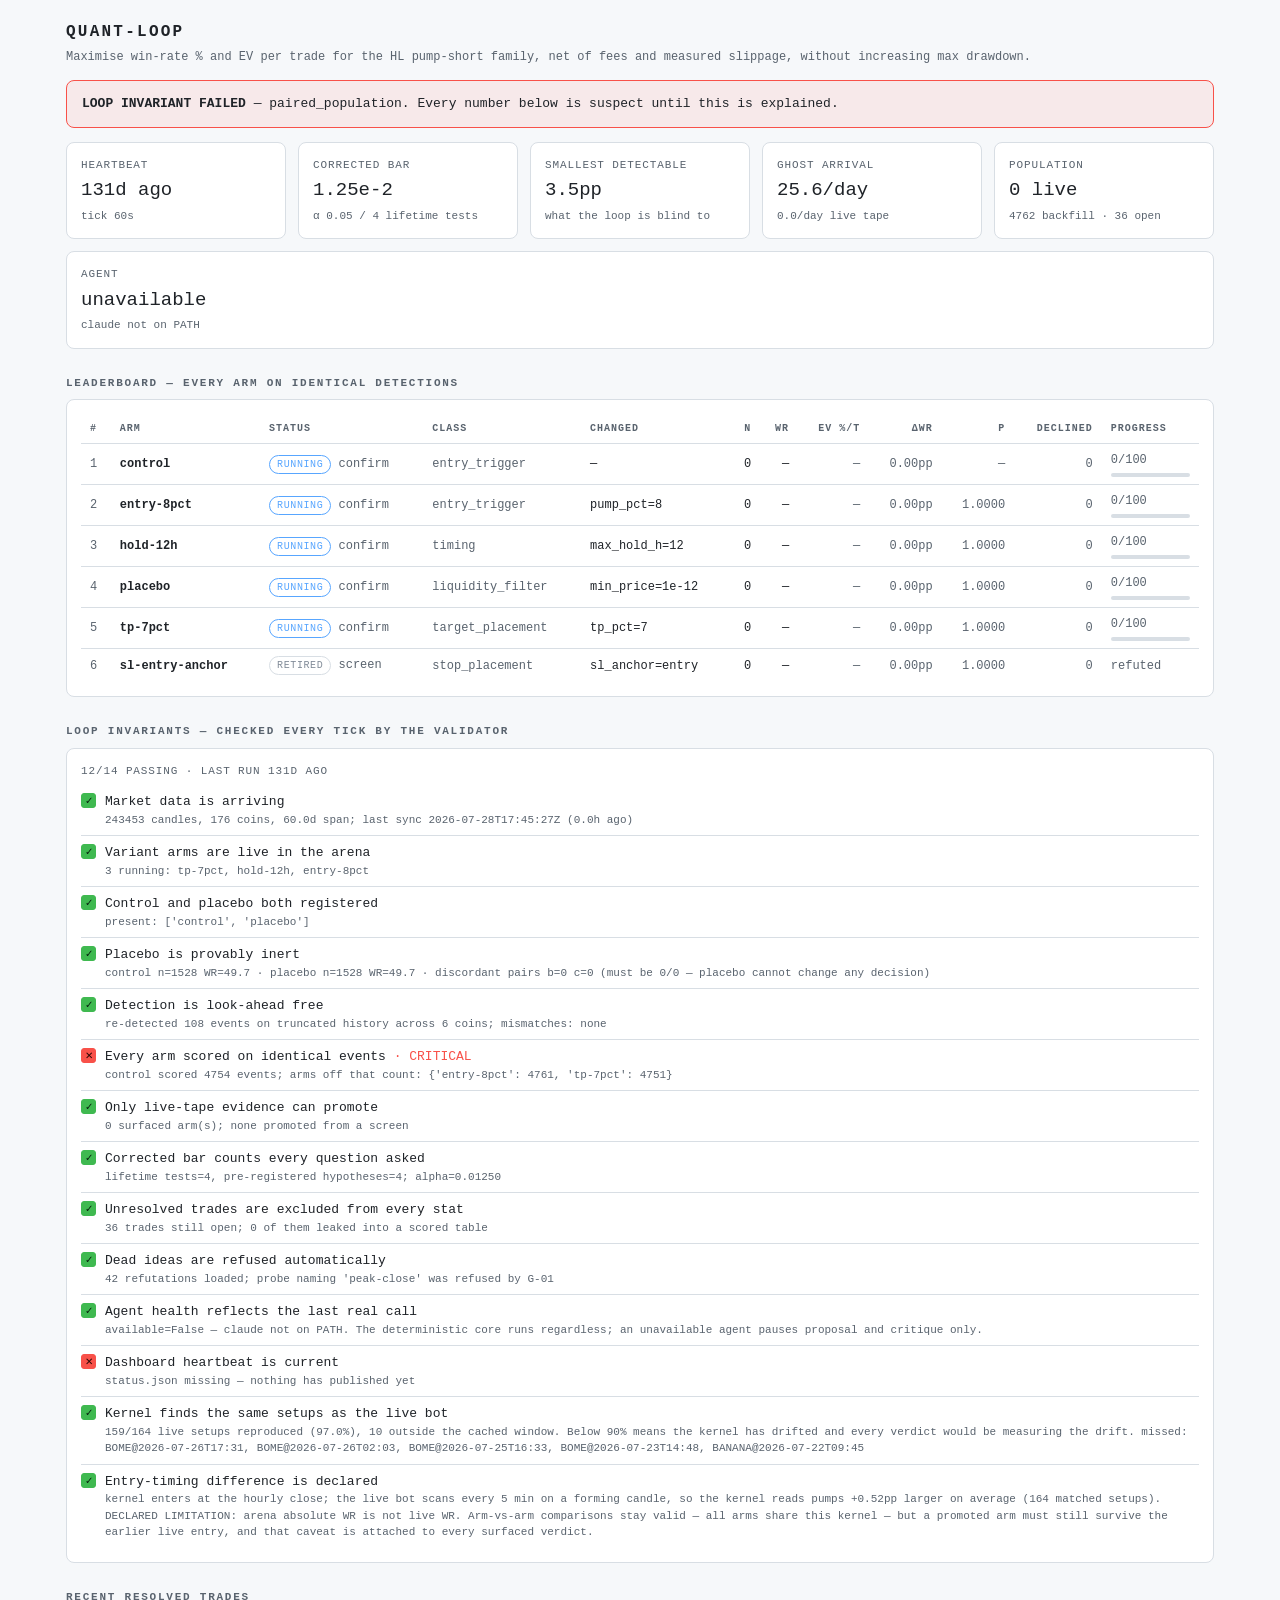
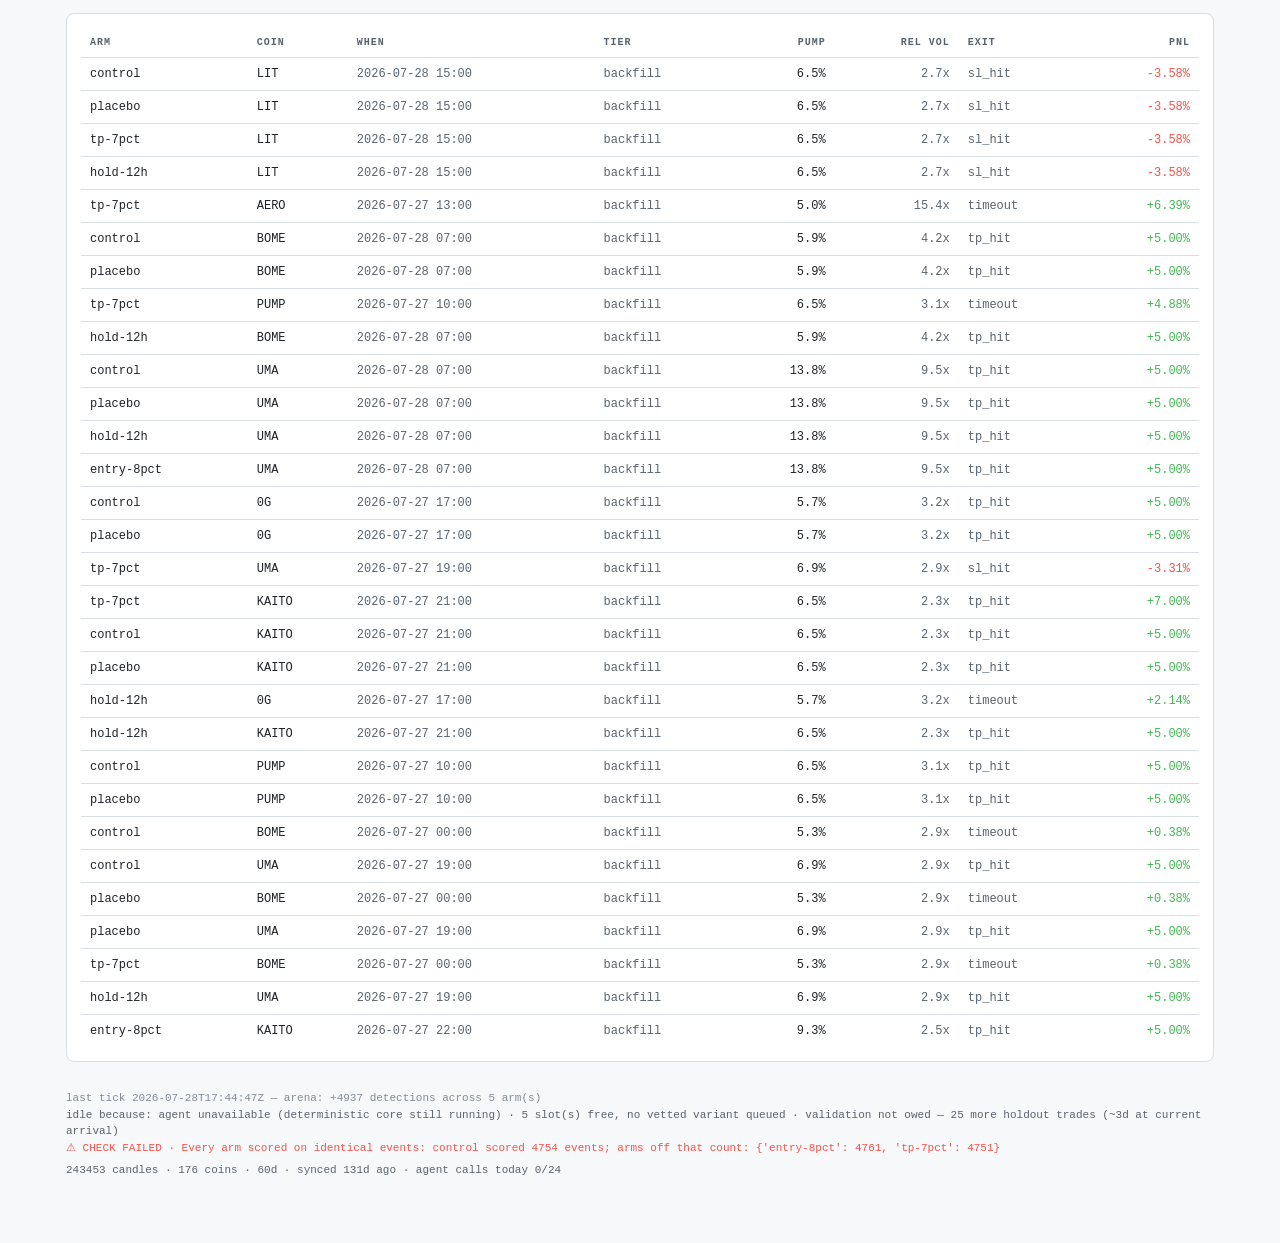
==== loop/index.html @ 07edbd43 "quant-loop dashboard 2026-07-28T17:45:34Z" ====
<!doctype html>
<html lang="en">
<head>
<meta charset="utf-8">
<meta name="viewport" content="width=device-width, initial-scale=1">
<title>quant-loop</title>
<style>
  :root{
    --bg:#0b0d10; --panel:#12161b; --line:#1f262e; --tx:#e6edf3; --dim:#8b949e;
    --good:#3fb950; --bad:#f85149; --warn:#d29922; --acc:#58a6ff; --mut:#6e7681;
  }
  @media (prefers-color-scheme: light){
    :root{ --bg:#f6f8fa; --panel:#fff; --line:#d8dee4; --tx:#1f2328; --dim:#59636e;
           --mut:#818b98; }
  }
  *{box-sizing:border-box}
  body{margin:0;background:var(--bg);color:var(--tx);
       font:13px/1.5 ui-monospace,SFMono-Regular,Menlo,Consolas,monospace}
  .wrap{max-width:1180px;margin:0 auto;padding:20px 16px 64px}
  h1{font-size:16px;margin:0;letter-spacing:.14em;text-transform:uppercase}
  h2{font-size:11px;letter-spacing:.16em;text-transform:uppercase;color:var(--dim);
     margin:26px 0 8px;font-weight:600}
  .sub{color:var(--dim);font-size:12px;margin-top:4px}
  .panel{background:var(--panel);border:1px solid var(--line);border-radius:8px;padding:14px}
  .row{display:flex;gap:12px;flex-wrap:wrap}
  .row>.panel{flex:1 1 220px}
  .k{color:var(--dim);font-size:11px;letter-spacing:.08em;text-transform:uppercase}
  .v{font-size:19px;margin-top:3px}
  .scroll{overflow-x:auto}
  table{border-collapse:collapse;width:100%;font-size:12px;min-width:820px}
  th{text-align:left;color:var(--dim);font-weight:600;font-size:10px;
     letter-spacing:.1em;text-transform:uppercase;padding:7px 9px;
     border-bottom:1px solid var(--line);white-space:nowrap}
  td{padding:7px 9px;border-bottom:1px solid var(--line);white-space:nowrap}
  tr:last-child td{border-bottom:0}
  .num{text-align:right;font-variant-numeric:tabular-nums}
  .pos{color:var(--good)} .neg{color:var(--bad)} .dim{color:var(--dim)}
  .pill{display:inline-block;padding:1px 7px;border-radius:99px;font-size:10px;
        letter-spacing:.06em;text-transform:uppercase;border:1px solid var(--line)}
  .p-running{color:var(--acc);border-color:var(--acc)}
  .p-surfaced{color:var(--good);border-color:var(--good)}
  .p-retired{color:var(--mut)}
  .p-queued{color:var(--warn);border-color:var(--warn)}
  .bar{height:4px;background:var(--line);border-radius:3px;overflow:hidden;
       min-width:64px;margin-top:4px}
  .bar i{display:block;height:100%;background:var(--acc)}
  .chk{display:flex;gap:9px;padding:7px 0;border-bottom:1px solid var(--line);
       align-items:flex-start}
  .chk:last-child{border-bottom:0}
  .box{flex:0 0 auto;width:15px;height:15px;border:1px solid var(--line);border-radius:3px;
       display:grid;place-items:center;font-size:10px;margin-top:1px}
  .box.on{background:var(--good);border-color:var(--good);color:#06210d}
  .box.off{background:var(--bad);border-color:var(--bad);color:#2b0705}
  .chk .d{color:var(--dim);font-size:11px;white-space:pre-wrap;word-break:break-word}
  .fault{color:var(--bad)}
  .banner{border-radius:8px;padding:13px 15px;margin-top:14px;border:1px solid}
  .b-ok{border-color:var(--line);background:var(--panel)}
  .b-hit{border-color:var(--good);background:color-mix(in srgb,var(--good) 9%,transparent)}
  .b-bad{border-color:var(--bad);background:color-mix(in srgb,var(--bad) 9%,transparent)}
  code{background:var(--line);padding:1px 5px;border-radius:4px;font-size:11px}
  .foot{color:var(--mut);font-size:11px;margin-top:28px}
  details summary{cursor:pointer;color:var(--dim);font-size:11px}
</style>
</head>
<body>
<div class="wrap">
  <h1>quant-loop</h1>
  <div class="sub" id="obj">loading…</div>
  <div id="answer"></div>

  <div class="row" style="margin-top:14px" id="tiles"></div>

  <h2>Leaderboard — every arm on identical detections</h2>
  <div class="panel scroll"><table id="lb"><thead><tr>
    <th>#</th><th>arm</th><th>status</th><th>class</th><th>changed</th>
    <th class="num">n</th><th class="num">WR</th><th class="num">EV %/t</th>
    <th class="num">ΔWR</th><th class="num">p</th><th class="num">declined</th>
    <th>progress</th>
  </tr></thead><tbody></tbody></table></div>

  <h2>Loop invariants — checked every tick by the validator</h2>
  <div class="panel" id="checks"></div>

  <h2>Recent resolved trades</h2>
  <div class="panel scroll"><table id="recent"><thead><tr>
    <th>arm</th><th>coin</th><th>when</th><th>tier</th><th class="num">pump</th>
    <th class="num">rel vol</th><th>exit</th><th class="num">pnl</th>
  </tr></thead><tbody></tbody></table></div>

  <div class="foot" id="foot"></div>
</div>

<script>
const $ = s => document.querySelector(s);
const n2 = (v,d=2) => (v===null||v===undefined||Number.isNaN(v)) ? '—' : (+v).toFixed(d);
const sgn = (v,d=2) => (v===null||v===undefined) ? '—' : ((v>0?'+':'')+(+v).toFixed(d));
const cls = v => (v===null||v===undefined||v===0) ? 'dim' : (v>0?'pos':'neg');
const esc = s => String(s??'').replace(/[&<>"]/g, c => ({'&':'&amp;','<':'&lt;','>':'&gt;','"':'&quot;'}[c]));

function ago(iso){
  if(!iso) return '—';
  const s = (Date.now() - Date.parse(iso))/1000;
  if(!isFinite(s)) return '—';
  if(s<90) return Math.round(s)+'s ago';
  if(s<5400) return Math.round(s/60)+'m ago';
  if(s<172800) return Math.round(s/3600)+'h ago';
  return Math.round(s/86400)+'d ago';
}

function render(d){
  $('#obj').textContent = d.objective || '';

  // ── the answer: the only thing that asks for a decision
  const hit = (d.leaderboard||[]).filter(r => r.status === 'surfaced');
  const crit = (d.checks && d.checks.critical_failures) || [];
  let a = '';
  if (crit.length){
    a = `<div class="banner b-bad"><b>LOOP INVARIANT FAILED</b> — ${crit.map(esc).join(', ')}.
         Every number below is suspect until this is explained.</div>`;
  } else if (hit.length){
    a = `<div class="banner b-hit"><b>BEATS THE INCUMBENT · ${esc(hit[0].arm)}</b><br>
         <span class="dim">${esc(hit[0].why||'')}</span><br><br>
         <code>python cli.py --promote ${esc(hit[0].arm)}</code>
         <code>--decline ${esc(hit[0].arm)} --why "…"</code>
         <code>--defer ${esc(hit[0].arm)}</code></div>`;
  } else {
    a = `<div class="banner b-ok"><b>NO ACTION</b> — nothing beats the incumbent.
         That is the expected answer on almost every tick; a loop that finds an
         improvement every hour is p-hacking at machine speed.</div>`;
  }
  $('#answer').innerHTML = a;

  // ── tiles
  const p = d.power||{}, b = d.budget||{}, da = d.data||{}, ag = d.agent||{};
  const tiles = [
    ['Heartbeat', ago(d.heartbeat), `tick ${d.tick_seconds}s`],
    ['Corrected bar', b.bonferroni_bar ? b.bonferroni_bar.toExponential(2) : '—',
      `α 0.05 / ${b.lifetime_tests ?? '—'} lifetime tests`],
    ['Smallest detectable', p.min_detectable_pp!=null ? n2(p.min_detectable_pp,1)+'pp'
      : (p.note ? '—' : '—'), 'what the loop is blind to'],
    ['Ghost arrival', n2(da.arrival_per_day,1)+'/day',
      `${da.arrival_per_day_live!=null?n2(da.arrival_per_day_live,1):'0'}/day live tape`],
    ['Population', `${(da.events_by_tier&&da.events_by_tier.live)||0} live`,
      `${(da.events_by_tier&&da.events_by_tier.backfill)||0} backfill · ${da.open_trades??0} open`],
    ['Agent', ag.ok ? 'available' : 'unavailable', esc(ag.why||'')],
  ];
  $('#tiles').innerHTML = tiles.map(([k,v,s]) =>
    `<div class="panel"><div class="k">${esc(k)}</div><div class="v">${esc(v)}</div>
     <div class="k" style="text-transform:none;letter-spacing:0;margin-top:3px">${s}</div></div>`
  ).join('');

  // ── leaderboard
  const rows = (d.leaderboard||[]).map((r,i) => {
    const useLive = r.tier === 'confirm';
    const n  = useLive ? r.n : r.screen_n;
    const wr = useLive ? r.wr : r.screen_wr;
    const ev = useLive ? r.ev : r.screen_ev;
    const dw = useLive ? r.wr_delta_pp : r.screen_wr_delta_pp;
    const pct = r.need ? Math.min(100, 100*n/r.need) : 0;
    const chg = Object.entries(r.changed||{}).map(([k,v])=>`${k}=${v}`).join(' ') || '—';
    return `<tr>
      <td class="dim">${i+1}</td>
      <td><b>${esc(r.arm)}</b>${r.created_by==='agent'?' <span class="dim">·agent</span>':''}</td>
      <td><span class="pill p-${esc(r.status)}">${esc(r.status)}</span>
          <span class="dim"> ${esc(r.tier)}</span></td>
      <td class="dim">${esc(r.mechanism_class||'—')}</td>
      <td>${esc(chg)}</td>
      <td class="num">${n??0}</td>
      <td class="num">${wr==null?'—':n2(wr,1)+'%'}</td>
      <td class="num ${cls(ev)}">${ev==null?'—':sgn(ev,3)}</td>
      <td class="num ${cls(dw)}">${dw==null?'—':sgn(dw,2)+'pp'}</td>
      <td class="num dim">${r.p==null?'—':(r.p<1e-4?r.p.toExponential(1):n2(r.p,4))}</td>
      <td class="num dim">${r.declined??0}</td>
      <td>${r.status==='running'||r.status==='gated'
            ? `<div class="dim">${n}/${r.need}</div><div class="bar"><i style="width:${pct}%"></i></div>`
            : `<span class="dim">${esc((r.verdict||'').toLowerCase()||'—')}</span>`}</td>
    </tr>`;
  }).join('');
  $('#lb tbody').innerHTML = rows || '<tr><td colspan="12" class="dim">no arms yet</td></tr>';

  // ── invariants
  const ch = d.checks||{};
  if (!ch.checks){
    $('#checks').innerHTML = `<span class="dim">${esc(ch.note||'validator has not run')}</span>`;
  } else {
    $('#checks').innerHTML =
      `<div class="k" style="margin-bottom:6px">${ch.passed}/${ch.total} passing ·
        last run ${ago(ch.at)}</div>` +
      ch.checks.map(c => `<div class="chk">
        <div class="box ${c.ok?'on':'off'}">${c.ok?'✓':'✕'}</div>
        <div><div>${esc(c.title)}${c.critical&&!c.ok?' <span class="fault">· CRITICAL</span>':''}</div>
        <div class="d">${esc(c.detail)}</div></div></div>`).join('') +
      ((ch.audit&&ch.audit.ran&&(ch.audit.findings||[]).length)
        ? `<div style="margin-top:10px"><div class="k">Validator agent findings</div>` +
          ch.audit.findings.map(f=>`<div class="d">· [${esc(f.severity)}] ${esc(f.claim)} — ${esc(f.problem)}</div>`).join('') + `</div>`
        : (ch.audit && !ch.audit.ran
            ? `<div class="d" style="margin-top:8px">agent audit did not run — ${esc(ch.audit.why)}</div>` : ''));
  }

  // ── recent trades
  $('#recent tbody').innerHTML = (d.recent||[]).map(t=>`<tr>
      <td>${esc(t.arm)}</td><td>${esc(t.coin)}</td>
      <td class="dim">${new Date(t.ts).toISOString().slice(0,16).replace('T',' ')}</td>
      <td class="dim">${esc(t.tier)}</td>
      <td class="num">${n2(t.pump_pct,1)}%</td>
      <td class="num dim">${t.rel_volume==null?'—':n2(t.rel_volume,1)+'x'}</td>
      <td class="dim">${esc(t.reason||'')}</td>
      <td class="num ${cls(t.pnl_pct)}">${sgn(t.pnl_pct,2)}%</td>
    </tr>`).join('') || '<tr><td colspan="8" class="dim">no resolved trades yet</td></tr>';

  // ── footer: activity + faults, always shown, never smoothed over
  const act = d.activity||{};
  const idle = (act.idle_because||[]).map(esc).join(' · ');
  const faults = (act.faults||[]).map(f=>`<div class="fault">⚠ ${esc(f)}</div>`).join('');
  $('#foot').innerHTML =
    `<div>last tick ${esc(act.at||'')} — ${(act.did||[]).length?act.did.map(esc).join(' · '):'idle'}</div>` +
    (idle?`<div class="dim">idle because: ${idle}</div>`:'') + faults +
    `<div class="dim" style="margin-top:6px">${da.candles??0} candles · ${da.coins??0} coins ·
      ${da.days??0}d · synced ${ago(da.last_sync)} ·
      agent calls today ${b.agent_calls_today??0}/${b.agent_calls_cap??0}</div>`;
}

async function load(){
  try{
    const r = await fetch('status.json?t='+Date.now(), {cache:'no-store'});
    render(await r.json());
  }catch(e){
    $('#answer').innerHTML =
      `<div class="banner b-bad">cannot read status.json — ${esc(e.message)}.
       The daemon may not be running.</div>`;
  }
}
load(); setInterval(load, 20000);
</script>
</body>
</html>
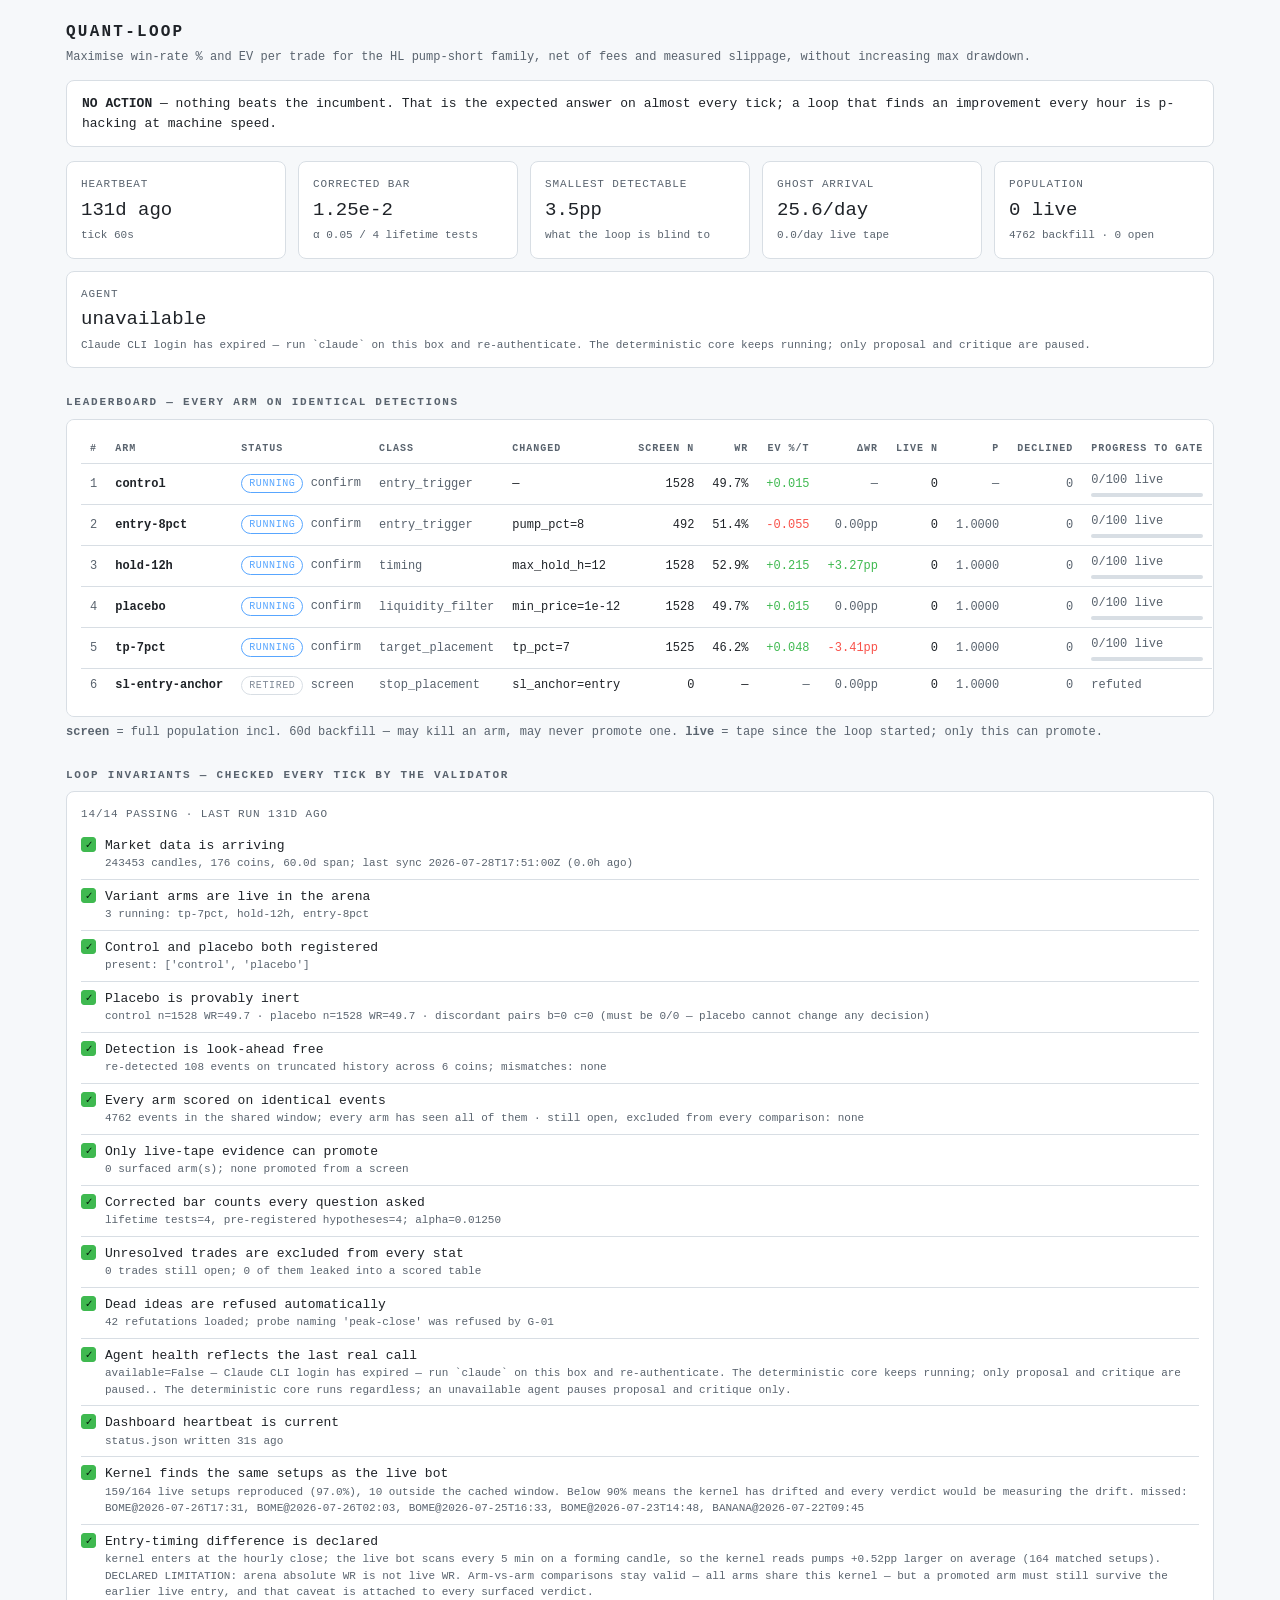
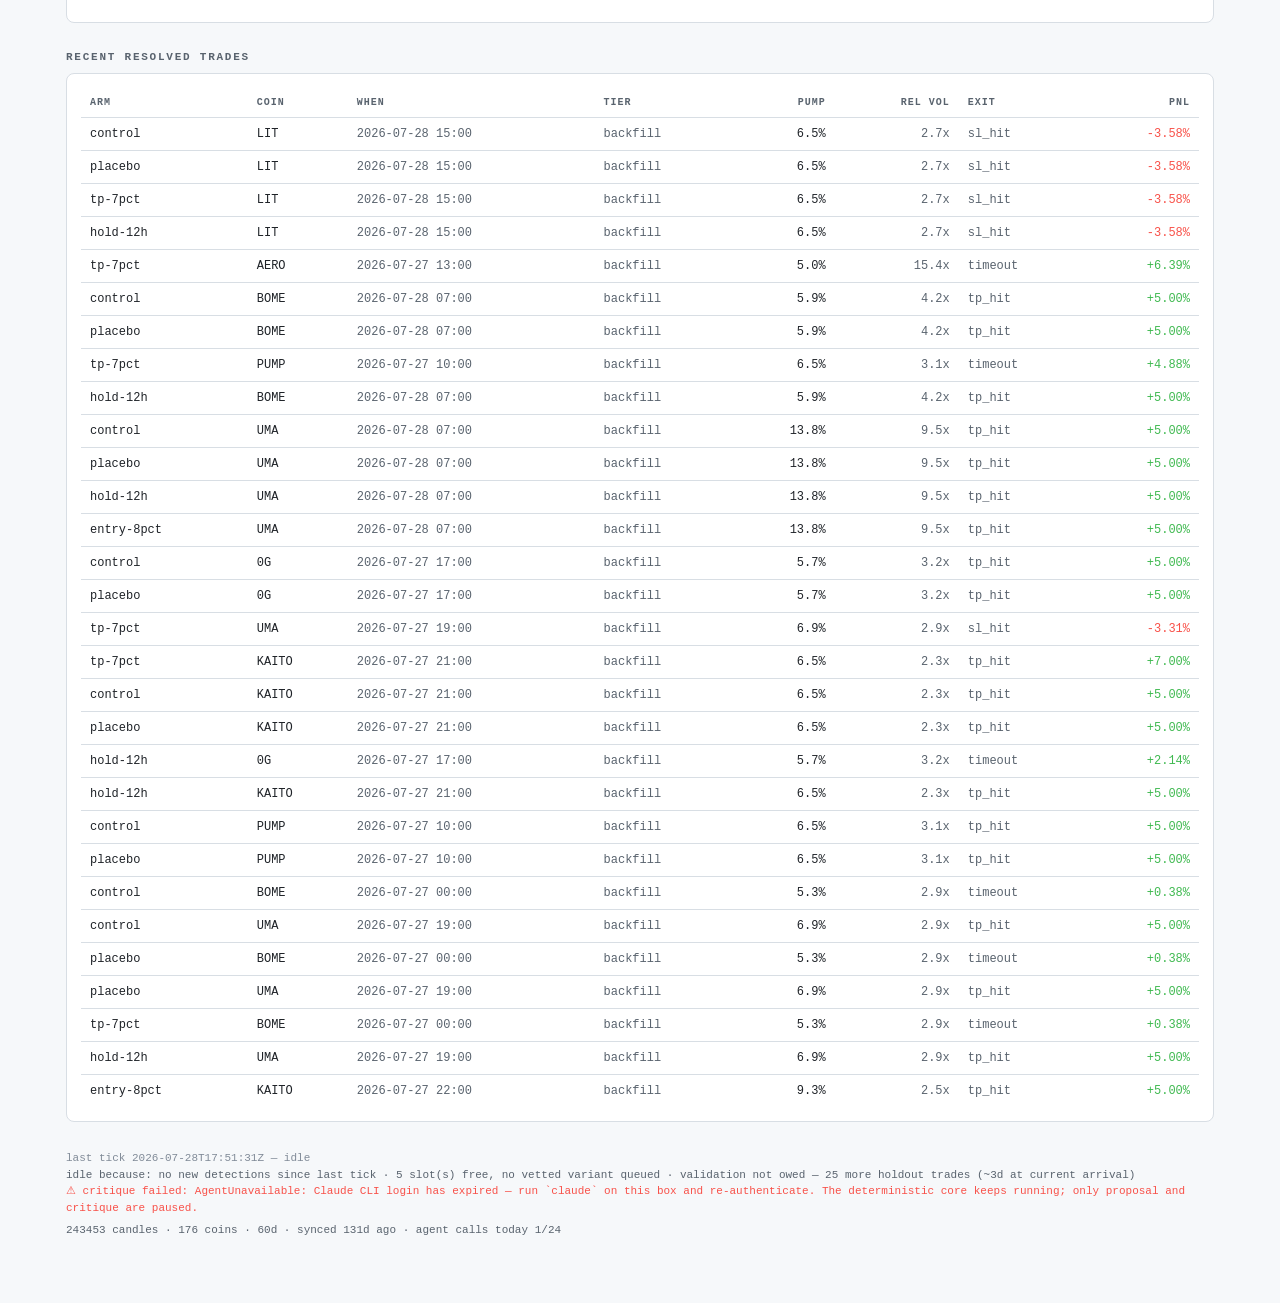
==== commit 0deb1a37: "quant-loop dashboard 2026-07-28T17:51:37Z" ====
--- a/loop/index.html
+++ b/loop/index.html
@@ -73,10 +73,14 @@
   <h2>Leaderboard — every arm on identical detections</h2>
   <div class="panel scroll"><table id="lb"><thead><tr>
     <th>#</th><th>arm</th><th>status</th><th>class</th><th>changed</th>
-    <th class="num">n</th><th class="num">WR</th><th class="num">EV %/t</th>
-    <th class="num">ΔWR</th><th class="num">p</th><th class="num">declined</th>
-    <th>progress</th>
+    <th class="num">screen n</th><th class="num">WR</th><th class="num">EV %/t</th>
+    <th class="num">ΔWR</th><th class="num">live n</th><th class="num">p</th>
+    <th class="num">declined</th><th>progress to gate</th>
   </tr></thead><tbody></tbody></table></div>
+  <div class="sub" style="margin-top:6px">
+    <b>screen</b> = full population incl. 60d backfill — may kill an arm, may never promote
+    one. <b>live</b> = tape since the loop started; only this can promote.
+  </div>
 
   <h2>Loop invariants — checked every tick by the validator</h2>
   <div class="panel" id="checks"></div>
@@ -150,13 +154,12 @@
   ).join('');
 
   // ── leaderboard
+  // BOTH populations, always. Showing only the tier's own column made every arm that had
+  // just entered CONFIRM read as n=0 with no evidence, when each had ~1500 screen trades
+  // behind it. A board that hides the evidence it used is worse than no board.
   const rows = (d.leaderboard||[]).map((r,i) => {
-    const useLive = r.tier === 'confirm';
-    const n  = useLive ? r.n : r.screen_n;
-    const wr = useLive ? r.wr : r.screen_wr;
-    const ev = useLive ? r.ev : r.screen_ev;
-    const dw = useLive ? r.wr_delta_pp : r.screen_wr_delta_pp;
-    const pct = r.need ? Math.min(100, 100*n/r.need) : 0;
+    const n = r.n||0, need = r.need||0;
+    const pct = need ? Math.min(100, 100*n/need) : 0;
     const chg = Object.entries(r.changed||{}).map(([k,v])=>`${k}=${v}`).join(' ') || '—';
     return `<tr>
       <td class="dim">${i+1}</td>
@@ -165,18 +168,19 @@
           <span class="dim"> ${esc(r.tier)}</span></td>
       <td class="dim">${esc(r.mechanism_class||'—')}</td>
       <td>${esc(chg)}</td>
-      <td class="num">${n??0}</td>
-      <td class="num">${wr==null?'—':n2(wr,1)+'%'}</td>
-      <td class="num ${cls(ev)}">${ev==null?'—':sgn(ev,3)}</td>
-      <td class="num ${cls(dw)}">${dw==null?'—':sgn(dw,2)+'pp'}</td>
+      <td class="num">${r.screen_n??0}</td>
+      <td class="num">${r.screen_wr==null?'—':n2(r.screen_wr,1)+'%'}</td>
+      <td class="num ${cls(r.screen_ev)}">${r.screen_ev==null?'—':sgn(r.screen_ev,3)}</td>
+      <td class="num ${cls(r.screen_wr_delta_pp)}">${r.arm==='control'?'—':sgn(r.screen_wr_delta_pp,2)+'pp'}</td>
+      <td class="num">${n}</td>
       <td class="num dim">${r.p==null?'—':(r.p<1e-4?r.p.toExponential(1):n2(r.p,4))}</td>
       <td class="num dim">${r.declined??0}</td>
       <td>${r.status==='running'||r.status==='gated'
-            ? `<div class="dim">${n}/${r.need}</div><div class="bar"><i style="width:${pct}%"></i></div>`
+            ? `<div class="dim">${n}/${need} live</div><div class="bar"><i style="width:${pct}%"></i></div>`
             : `<span class="dim">${esc((r.verdict||'').toLowerCase()||'—')}</span>`}</td>
     </tr>`;
   }).join('');
-  $('#lb tbody').innerHTML = rows || '<tr><td colspan="12" class="dim">no arms yet</td></tr>';
+  $('#lb tbody').innerHTML = rows || '<tr><td colspan="13" class="dim">no arms yet</td></tr>';
 
   // ── invariants
   const ch = d.checks||{};
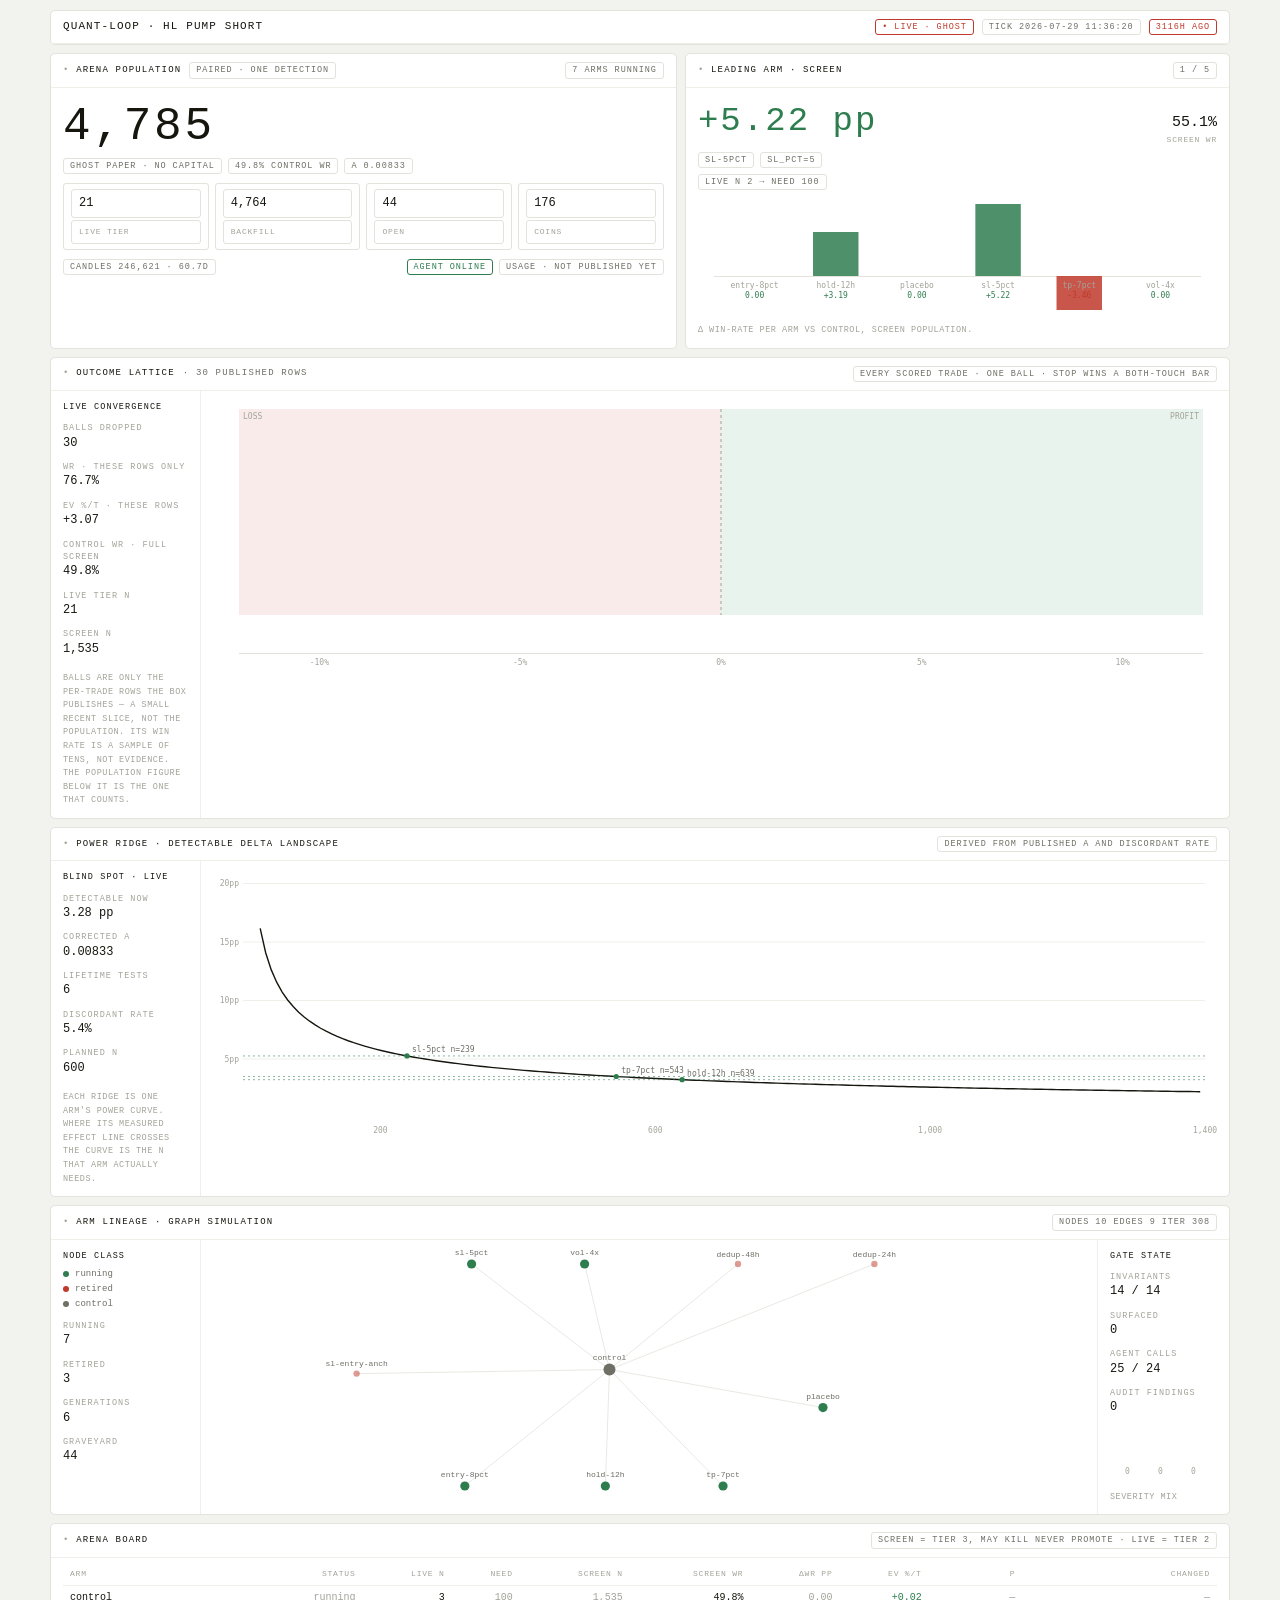
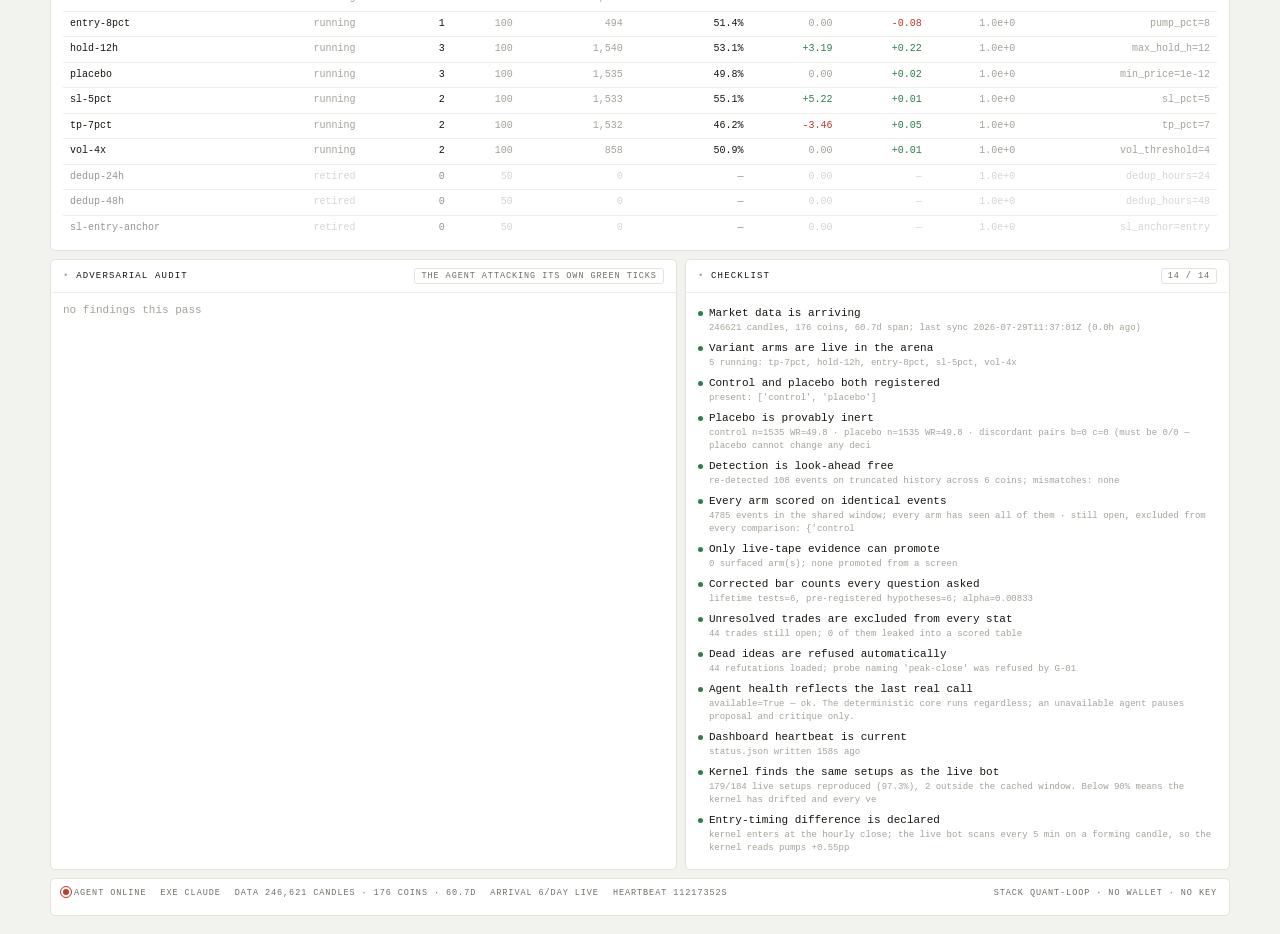
==== commit 6375709a: "quant-loop dashboard 2026-07-29T11:37:06Z" ====
--- a/loop/index.html
+++ b/loop/index.html
@@ -2,239 +2,603 @@
 <html lang="en">
 <head>
 <meta charset="utf-8">
-<meta name="viewport" content="width=device-width, initial-scale=1">
-<title>quant-loop</title>
+<meta name="viewport" content="width=device-width,initial-scale=1">
+<title>quant-loop · live</title>
+<!--
+  loop.html — the live board.
+
+  LAYOUT is modelled on a reference terminal design. EVERY NUMBER is read from
+  status.json, which the box writes at the end of each tick. Nothing here is seeded,
+  sampled or simulated; a field the loop has not published renders as an em dash.
+
+  THIS LOOP HAS NO WALLET. No capital, no position, no PnL in currency. The hero number
+  is the arena population, not money. `pnl%` is the ghost/paper percentage the arena
+  scores. Any dollar figure on this page would be fiction.
+
+  Panels that DERIVE rather than read are labelled as derived, and derive only from
+  published fields (discordant_rate, corrected_alpha, recent[], arms[]).
+-->
 <style>
-  :root{
-    --bg:#0b0d10; --panel:#12161b; --line:#1f262e; --tx:#e6edf3; --dim:#8b949e;
-    --good:#3fb950; --bad:#f85149; --warn:#d29922; --acc:#58a6ff; --mut:#6e7681;
-  }
-  @media (prefers-color-scheme: light){
-    :root{ --bg:#f6f8fa; --panel:#fff; --line:#d8dee4; --tx:#1f2328; --dim:#59636e;
-           --mut:#818b98; }
-  }
-  *{box-sizing:border-box}
-  body{margin:0;background:var(--bg);color:var(--tx);
-       font:13px/1.5 ui-monospace,SFMono-Regular,Menlo,Consolas,monospace}
-  .wrap{max-width:1180px;margin:0 auto;padding:20px 16px 64px}
-  h1{font-size:16px;margin:0;letter-spacing:.14em;text-transform:uppercase}
-  h2{font-size:11px;letter-spacing:.16em;text-transform:uppercase;color:var(--dim);
-     margin:26px 0 8px;font-weight:600}
-  .sub{color:var(--dim);font-size:12px;margin-top:4px}
-  .panel{background:var(--panel);border:1px solid var(--line);border-radius:8px;padding:14px}
-  .row{display:flex;gap:12px;flex-wrap:wrap}
-  .row>.panel{flex:1 1 220px}
-  .k{color:var(--dim);font-size:11px;letter-spacing:.08em;text-transform:uppercase}
-  .v{font-size:19px;margin-top:3px}
-  .scroll{overflow-x:auto}
-  table{border-collapse:collapse;width:100%;font-size:12px;min-width:820px}
-  th{text-align:left;color:var(--dim);font-weight:600;font-size:10px;
-     letter-spacing:.1em;text-transform:uppercase;padding:7px 9px;
-     border-bottom:1px solid var(--line);white-space:nowrap}
-  td{padding:7px 9px;border-bottom:1px solid var(--line);white-space:nowrap}
-  tr:last-child td{border-bottom:0}
-  .num{text-align:right;font-variant-numeric:tabular-nums}
-  .pos{color:var(--good)} .neg{color:var(--bad)} .dim{color:var(--dim)}
-  .pill{display:inline-block;padding:1px 7px;border-radius:99px;font-size:10px;
-        letter-spacing:.06em;text-transform:uppercase;border:1px solid var(--line)}
-  .p-running{color:var(--acc);border-color:var(--acc)}
-  .p-surfaced{color:var(--good);border-color:var(--good)}
-  .p-retired{color:var(--mut)}
-  .p-queued{color:var(--warn);border-color:var(--warn)}
-  .bar{height:4px;background:var(--line);border-radius:3px;overflow:hidden;
-       min-width:64px;margin-top:4px}
-  .bar i{display:block;height:100%;background:var(--acc)}
-  .chk{display:flex;gap:9px;padding:7px 0;border-bottom:1px solid var(--line);
-       align-items:flex-start}
-  .chk:last-child{border-bottom:0}
-  .box{flex:0 0 auto;width:15px;height:15px;border:1px solid var(--line);border-radius:3px;
-       display:grid;place-items:center;font-size:10px;margin-top:1px}
-  .box.on{background:var(--good);border-color:var(--good);color:#06210d}
-  .box.off{background:var(--bad);border-color:var(--bad);color:#2b0705}
-  .chk .d{color:var(--dim);font-size:11px;white-space:pre-wrap;word-break:break-word}
-  .fault{color:var(--bad)}
-  .banner{border-radius:8px;padding:13px 15px;margin-top:14px;border:1px solid}
-  .b-ok{border-color:var(--line);background:var(--panel)}
-  .b-hit{border-color:var(--good);background:color-mix(in srgb,var(--good) 9%,transparent)}
-  .b-bad{border-color:var(--bad);background:color-mix(in srgb,var(--bad) 9%,transparent)}
-  code{background:var(--line);padding:1px 5px;border-radius:4px;font-size:11px}
-  .foot{color:var(--mut);font-size:11px;margin-top:28px}
-  details summary{cursor:pointer;color:var(--dim);font-size:11px}
+:root{
+  --bg:#f2f2ee; --card:#fff; --line:#e3e3dc; --line2:#efefe9;
+  --fg:#16160f; --dim:#6f6f66; --dim2:#a3a399;
+  --grn:#2e7d4f; --grnf:#d3e8dc; --red:#c0392b; --redf:#f2d7d3; --amb:#b07d15;
+  --mono:ui-monospace,SFMono-Regular,"SF Mono",Menlo,Consolas,monospace;
+}
+@media(prefers-color-scheme:dark){
+  :root{--bg:#0d0e0c;--card:#141613;--line:#26281f;--line2:#1c1e19;
+        --fg:#eceade;--dim:#8d8d80;--dim2:#5a5a50;--grnf:#16301f;--redf:#301616;}
+}
+*{box-sizing:border-box}
+body{margin:0;background:var(--bg);color:var(--fg);font:11px/1.45 var(--mono);padding:10px}
+.wrap{max-width:1180px;margin:0 auto}
+.card{background:var(--card);border:1px solid var(--line);border-radius:5px;margin-bottom:8px}
+.pad{padding:10px 12px}
+.hd{display:flex;align-items:center;gap:8px;padding:8px 12px;border-bottom:1px solid var(--line2);
+    font-size:9px;letter-spacing:.13em;text-transform:uppercase;color:var(--dim)}
+.hd .t{color:var(--fg)}
+.sp{flex:1}
+.tag{border:1px solid var(--line);border-radius:3px;padding:1px 6px;font-size:8.5px;
+     letter-spacing:.11em;text-transform:uppercase;color:var(--dim);white-space:nowrap}
+.tag.g{color:var(--grn);border-color:var(--grn)}
+.tag.r{color:var(--red);border-color:var(--red)}
+.tag.a{color:var(--amb);border-color:var(--amb)}
+.bul::before{content:"• ";color:var(--dim2)}
+.grid2{display:grid;gap:8px;grid-template-columns:1fr}
+@media(min-width:820px){.grid2{grid-template-columns:1.15fr 1fr}}
+.split{display:grid;grid-template-columns:150px 1fr;gap:0}
+@media(max-width:700px){.split{grid-template-columns:1fr}}
+.rail{border-right:1px solid var(--line2);padding:10px 12px}
+@media(max-width:700px){.rail{border-right:0;border-bottom:1px solid var(--line2)}}
+.rail .lb{font-size:8.5px;letter-spacing:.12em;text-transform:uppercase;color:var(--dim2);
+          margin-top:9px}
+.rail .vl{font-size:12px;font-variant-numeric:tabular-nums}
+.rail .hdr{font-size:8.5px;letter-spacing:.13em;text-transform:uppercase;color:var(--fg)}
+.note{font-size:8.5px;letter-spacing:.06em;text-transform:uppercase;color:var(--dim2);
+      margin-top:14px;line-height:1.6}
+
+/* hero LED-ish number */
+.hero{font-size:46px;line-height:1;letter-spacing:.06em;font-variant-numeric:tabular-nums;
+      margin:6px 0 8px}
+.hero.sm{font-size:34px}
+.mini{display:grid;grid-template-columns:repeat(4,1fr);gap:6px;margin-top:9px}
+.mini div{border:1px solid var(--line);border-radius:3px;padding:5px 7px}
+.mini .v{font-size:12px;font-variant-numeric:tabular-nums}
+.mini .k{font-size:8px;letter-spacing:.1em;text-transform:uppercase;color:var(--dim2);margin-top:2px}
+.kv{display:flex;gap:6px;flex-wrap:wrap;margin-top:6px}
+
+canvas{display:block;width:100%}
+.bot{display:flex;gap:14px;flex-wrap:wrap;align-items:center;font-size:8.5px;
+     letter-spacing:.11em;text-transform:uppercase;color:var(--dim);padding:8px 12px}
+.dot{width:6px;height:6px;border-radius:50%;background:var(--grn);display:inline-block;
+     position:relative;margin-right:5px}
+.dot::after{content:"";position:absolute;inset:-3px;border-radius:50%;border:1px solid var(--grn);
+  animation:ping 2s cubic-bezier(0,0,.2,1) infinite}
+@keyframes ping{0%{transform:scale(.6);opacity:.9}100%{transform:scale(2.2);opacity:0}}
+.dot.r{background:var(--red)}.dot.r::after{border-color:var(--red)}
+.dot.a{background:var(--amb)}.dot.a::after{border-color:var(--amb)}
+table{border-collapse:collapse;width:100%;font-size:10px;white-space:nowrap}
+th{text-align:right;font-weight:400;color:var(--dim2);font-size:8px;letter-spacing:.1em;
+   text-transform:uppercase;padding:0 7px 6px;border-bottom:1px solid var(--line2)}
+th:first-child,td:first-child{text-align:left}
+td{text-align:right;padding:5px 7px;border-bottom:1px solid var(--line2);
+   font-variant-numeric:tabular-nums}
+tr:last-child td{border-bottom:0}
+.pos{color:var(--grn)}.neg{color:var(--red)}.mut{color:var(--dim2)}
+.scroll{overflow-x:auto}
+.find{border-left:2px solid var(--line);padding:5px 0 5px 8px;margin-bottom:6px}
+.find.high{border-color:var(--red)}.find.medium{border-color:var(--amb)}
+.find .s{font-size:8px;letter-spacing:.12em;text-transform:uppercase;color:var(--dim2)}
+.find .c{color:var(--dim);margin:2px 0 2px}
+.chk{display:flex;gap:6px;padding:3px 0;align-items:flex-start}
+.chk .m{width:5px;height:5px;border-radius:50%;background:var(--grn);margin-top:5px;flex:none}
+.chk.no .m{background:var(--red);animation:bl 1.1s steps(2) infinite}
+@keyframes bl{50%{opacity:.2}}
+.err{color:var(--red);padding:0 12px 8px}
+@media(prefers-reduced-motion:reduce){*{animation:none!important}}
 </style>
 </head>
 <body>
 <div class="wrap">
-  <h1>quant-loop</h1>
-  <div class="sub" id="obj">loading…</div>
-  <div id="answer"></div>
-
-  <div class="row" style="margin-top:14px" id="tiles"></div>
-
-  <h2>Leaderboard — every arm on identical detections</h2>
-  <div class="panel scroll"><table id="lb"><thead><tr>
-    <th>#</th><th>arm</th><th>status</th><th>class</th><th>changed</th>
-    <th class="num">screen n</th><th class="num">WR</th><th class="num">EV %/t</th>
-    <th class="num">ΔWR</th><th class="num">live n</th><th class="num">p</th>
-    <th class="num">declined</th><th>progress to gate</th>
-  </tr></thead><tbody></tbody></table></div>
-  <div class="sub" style="margin-top:6px">
-    <b>screen</b> = full population incl. 60d backfill — may kill an arm, may never promote
-    one. <b>live</b> = tape since the loop started; only this can promote.
+
+  <!-- ── top bar ─────────────────────────────────────────── -->
+  <div class="card"><div class="hd">
+    <span class="t" style="font-size:11px;letter-spacing:.1em">QUANT-LOOP · HL PUMP SHORT</span>
+    <span class="sp"></span>
+    <span class="tag g" id="tLive">• LIVE · GHOST</span>
+    <span class="tag" id="tTick">TICK —</span>
+    <span class="tag" id="tHb">—</span>
+  </div></div>
+
+  <!-- ── row 1 ───────────────────────────────────────────── -->
+  <div class="grid2">
+    <div class="card">
+      <div class="hd"><span class="bul t">ARENA POPULATION</span>
+        <span class="tag" id="tObjTag">PAIRED · ONE DETECTION</span>
+        <span class="sp"></span><span class="tag" id="tArms">— ARMS</span></div>
+      <div class="pad">
+        <div class="hero" id="hEvents">—</div>
+        <div class="kv">
+          <span class="tag">GHOST PAPER · NO CAPITAL</span>
+          <span class="tag" id="tWr">— SCREEN WR</span>
+          <span class="tag" id="tAlpha">α —</span>
+        </div>
+        <div class="mini">
+          <div><div class="v" id="mLive">—</div><div class="k">live tier</div></div>
+          <div><div class="v" id="mBack">—</div><div class="k">backfill</div></div>
+          <div><div class="v" id="mOpen">—</div><div class="k">open</div></div>
+          <div><div class="v" id="mCoins">—</div><div class="k">coins</div></div>
+        </div>
+        <div class="kv" style="margin-top:9px">
+          <span class="tag" id="tBox">box —</span><span class="sp"></span>
+          <span class="tag g" id="tAgent">AGENT —</span>
+          <span class="tag" id="tUsage">USAGE —</span>
+        </div>
+      </div>
+    </div>
+
+    <div class="card">
+      <div class="hd"><span class="bul t">LEADING ARM · SCREEN</span><span class="sp"></span>
+        <span class="tag" id="tRank">— / —</span></div>
+      <div class="pad">
+        <div style="display:flex;align-items:flex-end;gap:10px">
+          <div class="hero sm" id="hDelta">—</div>
+          <div class="sp"></div>
+          <div style="text-align:right"><div style="font-size:15px" id="hWr">—</div>
+            <div class="k" style="font-size:8px;letter-spacing:.1em;color:var(--dim2)">SCREEN WR</div></div>
+        </div>
+        <div class="kv"><span class="tag" id="tArm">—</span><span class="tag" id="tChg">—</span></div>
+        <div class="kv"><span class="tag" id="tNeed">n — → need —</span></div>
+        <canvas id="cBars" height="120"></canvas>
+        <div class="note" id="nBars">Δ win-rate per arm vs control, screen population.</div>
+      </div>
+    </div>
   </div>
 
-  <h2>Loop invariants — checked every tick by the validator</h2>
-  <div class="panel" id="checks"></div>
-
-  <h2>Recent resolved trades</h2>
-  <div class="panel scroll"><table id="recent"><thead><tr>
-    <th>arm</th><th>coin</th><th>when</th><th>tier</th><th class="num">pump</th>
-    <th class="num">rel vol</th><th>exit</th><th class="num">pnl</th>
-  </tr></thead><tbody></tbody></table></div>
-
-  <div class="foot" id="foot"></div>
+  <!-- ── row 2 · lattice ─────────────────────────────────── -->
+  <div class="card">
+    <div class="hd"><span class="bul t">OUTCOME LATTICE</span><span id="hLatN"></span>
+      <span class="sp"></span><span class="tag">EVERY SCORED TRADE · ONE BALL · STOP WINS A BOTH-TOUCH BAR</span></div>
+    <div class="split">
+      <div class="rail">
+        <div class="hdr">LIVE CONVERGENCE</div>
+        <div class="lb">balls dropped</div><div class="vl" id="rBalls">—</div>
+        <div class="lb">wr · these rows only</div><div class="vl" id="rWr">—</div>
+        <div class="lb">ev %/t · these rows</div><div class="vl" id="rEv">—</div>
+        <div class="lb">control wr · full screen</div><div class="vl" id="rWrPop">—</div>
+        <div class="lb">live tier n</div><div class="vl" id="rLive">—</div>
+        <div class="lb">screen n</div><div class="vl" id="rScreen">—</div>
+        <div class="note">Balls are ONLY the per-trade rows the box publishes — a small recent
+          slice, not the population. Its win rate is a sample of tens, not evidence. The
+          population figure below it is the one that counts.</div>
+      </div>
+      <div class="pad"><canvas id="cLat" height="270"></canvas></div>
+    </div>
+  </div>
+
+  <!-- ── row 3 · power ridge ─────────────────────────────── -->
+  <div class="card">
+    <div class="hd"><span class="bul t">POWER RIDGE · DETECTABLE DELTA LANDSCAPE</span>
+      <span class="sp"></span><span class="tag">DERIVED FROM PUBLISHED α AND DISCORDANT RATE</span></div>
+    <div class="split">
+      <div class="rail">
+        <div class="hdr">BLIND SPOT · LIVE</div>
+        <div class="lb">detectable now</div><div class="vl" id="rMde">—</div>
+        <div class="lb">corrected α</div><div class="vl" id="rAlpha">—</div>
+        <div class="lb">lifetime tests</div><div class="vl" id="rTests">—</div>
+        <div class="lb">discordant rate</div><div class="vl" id="rDisc">—</div>
+        <div class="lb">planned n</div><div class="vl" id="rPlan">—</div>
+        <div class="note">Each ridge is one arm's power curve. Where its measured effect line
+          crosses the curve is the n that arm actually needs.</div>
+      </div>
+      <div class="pad"><canvas id="cRidge" height="270"></canvas></div>
+    </div>
+  </div>
+
+  <!-- ── row 4 · lineage graph ───────────────────────────── -->
+  <div class="card">
+    <div class="hd"><span class="bul t">ARM LINEAGE · GRAPH SIMULATION</span><span class="sp"></span>
+      <span class="tag" id="tGraph">NODES — EDGES — ITER —</span></div>
+    <div class="split" style="grid-template-columns:150px 1fr 132px">
+      <div class="rail">
+        <div class="hdr">NODE CLASS</div>
+        <div id="legend" style="margin-top:6px"></div>
+        <div class="lb">running</div><div class="vl" id="rRun">—</div>
+        <div class="lb">retired</div><div class="vl" id="rRet">—</div>
+        <div class="lb">generations</div><div class="vl" id="rGen">—</div>
+        <div class="lb">graveyard</div><div class="vl" id="rGrave">—</div>
+      </div>
+      <div class="pad"><canvas id="cGraph" height="250"></canvas></div>
+      <div class="rail" style="border-right:0;border-left:1px solid var(--line2)">
+        <div class="hdr">GATE STATE</div>
+        <div class="lb">invariants</div><div class="vl" id="rChk">—</div>
+        <div class="lb">surfaced</div><div class="vl" id="rSurf">—</div>
+        <div class="lb">agent calls</div><div class="vl" id="rCalls">—</div>
+        <div class="lb">audit findings</div><div class="vl" id="rFind">—</div>
+        <canvas id="cSev" height="52" style="margin-top:8px"></canvas>
+        <div class="note">Severity mix</div>
+      </div>
+    </div>
+  </div>
+
+  <!-- ── row 5 · table + audit ───────────────────────────── -->
+  <div class="card">
+    <div class="hd"><span class="bul t">ARENA BOARD</span><span class="sp"></span>
+      <span class="tag">SCREEN = TIER 3, MAY KILL NEVER PROMOTE · LIVE = TIER 2</span></div>
+    <div class="pad scroll"><table id="lb"><thead><tr>
+      <th>arm</th><th>status</th><th>live n</th><th>need</th><th>screen n</th><th>screen wr</th>
+      <th>Δwr pp</th><th>ev %/t</th><th>p</th><th>changed</th>
+    </tr></thead><tbody></tbody></table></div>
+  </div>
+
+  <div class="grid2">
+    <div class="card">
+      <div class="hd"><span class="bul t">ADVERSARIAL AUDIT</span><span class="sp"></span>
+        <span class="tag">THE AGENT ATTACKING ITS OWN GREEN TICKS</span></div>
+      <div class="pad" id="audit"><span class="mut">—</span></div>
+    </div>
+    <div class="card">
+      <div class="hd"><span class="bul t">CHECKLIST</span><span class="sp"></span>
+        <span class="tag" id="tChk">—</span></div>
+      <div class="pad" id="checks"></div>
+    </div>
+  </div>
+
+  <!-- ── bottom status ───────────────────────────────────── -->
+  <div class="card"><div class="bot">
+    <span><span class="dot" id="bDot"></span><span id="bAgent">AGENT —</span></span>
+    <span id="bModel">MODEL —</span>
+    <span id="bData">DATA —</span>
+    <span id="bTick">TICK —</span>
+    <span id="bLat">HEARTBEAT —</span>
+    <span class="sp"></span>
+    <span>STACK QUANT-LOOP · NO WALLET · NO KEY</span>
+  </div><div class="err" id="err"></div></div>
 </div>
 
 <script>
-const $ = s => document.querySelector(s);
-const n2 = (v,d=2) => (v===null||v===undefined||Number.isNaN(v)) ? '—' : (+v).toFixed(d);
-const sgn = (v,d=2) => (v===null||v===undefined) ? '—' : ((v>0?'+':'')+(+v).toFixed(d));
-const cls = v => (v===null||v===undefined||v===0) ? 'dim' : (v>0?'pos':'neg');
-const esc = s => String(s??'').replace(/[&<>"]/g, c => ({'&':'&amp;','<':'&lt;','>':'&gt;','"':'&quot;'}[c]));
-
-function ago(iso){
-  if(!iso) return '—';
-  const s = (Date.now() - Date.parse(iso))/1000;
-  if(!isFinite(s)) return '—';
-  if(s<90) return Math.round(s)+'s ago';
-  if(s<5400) return Math.round(s/60)+'m ago';
-  if(s<172800) return Math.round(s/3600)+'h ago';
-  return Math.round(s/86400)+'d ago';
-}
-
+"use strict";
+const $=s=>document.querySelector(s);
+const esc=s=>String(s==null?"":s).replace(/[<>&]/g,c=>({"<":"&lt;",">":"&gt;","&":"&amp;"}[c]));
+const nf=n=>n==null?"—":n.toLocaleString("en-US");
+const fx=(v,d)=>(v==null||isNaN(+v))?"—":(+v).toFixed(d);
+const pp=v=>v==null?"—":(v>0?"+":"")+(+v).toFixed(2);
+const cl=v=>v>0?"pos":v<0?"neg":"mut";
+const CSS=n=>getComputedStyle(document.documentElement).getPropertyValue(n).trim();
+let D=null, RAF={};
+
+/* crisp canvas at devicePixelRatio */
+function ctx2d(c){
+  const r=Math.min(2,window.devicePixelRatio||1), w=c.clientWidth||600, h=+c.getAttribute("height");
+  c.width=w*r; c.height=h*r; c.style.height=h+"px";
+  const x=c.getContext("2d"); x.setTransform(r,0,0,r,0,0); x.clearRect(0,0,w,h);
+  return [x,w,h];
+}
+function stop(k){ if(RAF[k]) cancelAnimationFrame(RAF[k]); }
+
+/* ── ΔWR bars ───────────────────────────────────────────── */
+function bars(lb){
+  const c=$("#cBars"); if(!c.clientWidth) return;
+  const arms=lb.filter(a=>a.arm!=="control"&&a.status==="running");
+  let t=0; stop("b");
+  (function draw(){
+    t=Math.min(1,t+.035);
+    const [x,w,h]=ctx2d(c), pad=16, bw=(w-pad*2)/Math.max(1,arms.length);
+    const mx=Math.max(1,...arms.map(a=>Math.abs(a.screen_wr_delta_pp||0)));
+    const zero=h-34;
+    x.strokeStyle=CSS("--line"); x.lineWidth=1;
+    x.beginPath(); x.moveTo(pad,zero+.5); x.lineTo(w-pad,zero+.5); x.stroke();
+    arms.forEach((a,i)=>{
+      const v=(a.screen_wr_delta_pp||0)*t, hgt=Math.abs(v)/mx*(zero-14);
+      x.fillStyle=v>=0?CSS("--grn"):CSS("--red");
+      x.globalAlpha=.85;
+      x.fillRect(pad+i*bw+bw*.22, v>=0?zero-hgt:zero, bw*.56, hgt);
+      x.globalAlpha=1;
+      x.fillStyle=CSS("--dim2"); x.font="8px "+CSS("--mono");
+      x.save(); x.translate(pad+i*bw+bw/2,h-22); x.textAlign="center";
+      x.fillText(a.arm.slice(0,11),0,0);
+      x.fillStyle=v>=0?CSS("--grn"):CSS("--red");
+      x.fillText(pp(a.screen_wr_delta_pp),0,10); x.restore();
+    });
+    if(t<1) RAF.b=requestAnimationFrame(draw);
+  })();
+}
+
+/* ── outcome lattice: one ball per published scored trade ── */
+function lattice(rows){
+  const c=$("#cLat"); if(!c.clientWidth) return;
+  const pts=rows.filter(r=>r.taken&&r.pnl_pct!=null);
+  const BINS=17, lo=-12, hi=12;
+  const bin=v=>Math.max(0,Math.min(BINS-1,Math.floor((v-lo)/(hi-lo)*BINS)));
+  const counts=new Array(BINS).fill(0);
+  const balls=pts.map((r,i)=>({b:bin(r.pnl_pct),v:r.pnl_pct,win:r.win,
+                               d:i*46, y:-10, seed:(i*97)%13}));
+  let t0=null; stop("l");
+  (function draw(ts){
+    if(!t0)t0=ts; const el=ts-t0;
+    const [x,w,h]=ctx2d(c);
+    const padL=26,padR=14, gw=w-padL-padR, bw=gw/BINS, floor=h-56;
+    counts.fill(0);
+    /* zones */
+    const zx=padL+gw*((0-lo)/(hi-lo));
+    x.fillStyle=CSS("--redf"); x.globalAlpha=.5; x.fillRect(padL,8,zx-padL,floor-8);
+    x.fillStyle=CSS("--grnf"); x.fillRect(zx,8,padL+gw-zx,floor-8); x.globalAlpha=1;
+    x.strokeStyle=CSS("--dim2"); x.setLineDash([3,3]);
+    x.beginPath(); x.moveTo(zx,8); x.lineTo(zx,floor); x.stroke(); x.setLineDash([]);
+    x.fillStyle=CSS("--dim2"); x.font="8px "+CSS("--mono");
+    x.fillText("LOSS",padL+4,18); x.textAlign="right"; x.fillText("PROFIT",padL+gw-4,18);
+    x.textAlign="left";
+    /* balls */
+    balls.forEach(b=>{
+      const age=el-b.d; if(age<0) return;
+      const land=floor-6-counts[b.b]*5;
+      const prog=Math.min(1,age/900);
+      const cx=padL+bw*(b.b+.5)+Math.sin((1-prog)*6+b.seed)*(1-prog)*bw*.9;
+      const cy=-8+(land+8)*(prog*prog);
+      if(prog>=1) counts[b.b]++;
+      x.beginPath(); x.arc(cx,Math.min(cy,land),2.1,0,7);
+      x.fillStyle=b.win?CSS("--grn"):CSS("--red"); x.globalAlpha=prog>=1?.9:.55; x.fill();
+      x.globalAlpha=1;
+    });
+    /* histogram */
+    const mx=Math.max(1,...counts);
+    counts.forEach((n,i)=>{
+      if(!n) return;
+      const bh=n/mx*36;
+      x.fillStyle=(lo+(i+.5)*((hi-lo)/BINS))>=0?CSS("--grn"):CSS("--dim2");
+      x.globalAlpha=.75; x.fillRect(padL+i*bw+1,h-18-bh,bw-2,bh); x.globalAlpha=1;
+    });
+    x.strokeStyle=CSS("--line"); x.beginPath();
+    x.moveTo(padL,h-17.5); x.lineTo(padL+gw,h-17.5); x.stroke();
+    x.fillStyle=CSS("--dim2"); x.font="8px "+CSS("--mono");
+    [-10,-5,0,5,10].forEach(v=>{
+      const px=padL+gw*((v-lo)/(hi-lo));
+      x.textAlign="center"; x.fillText(v+"%",px,h-6);
+    });
+    x.textAlign="left";
+    if(el<balls.length*46+1400) RAF.l=requestAnimationFrame(draw);
+  })();
+}
+
+/* ── power ridge: MDE(n) per arm, derived from published fields ── */
+function ridge(power,lb){
+  const c=$("#cRidge"); if(!c.clientWidth) return;
+  const a=power.corrected_alpha; if(!a) return;
+  /* inverse normal (Acklam) — same z the box uses */
+  function z(p){const A=[-39.69683028665376,220.9460984245205,-275.9285104469687,138.3577518672690,-30.66479806614716,2.506628277459239],B=[-54.47609879822406,161.5858368580409,-155.6989798598866,66.80131188771972,-13.28068155288572],C=[-.007784894002430293,-.3223964580411365,-2.400758277161838,-2.549732539343734,4.374664141464968,2.938163982698783],Dd=[.007784695709041462,.3224671290700398,2.445134137142996,3.754408661907416];const pl=.02425;let q,r;if(p<pl){q=Math.sqrt(-2*Math.log(p));return(((((C[0]*q+C[1])*q+C[2])*q+C[3])*q+C[4])*q+C[5])/((((Dd[0]*q+Dd[1])*q+Dd[2])*q+Dd[3])*q+1)}if(p<=1-pl){q=p-.5;r=q*q;return(((((A[0]*r+A[1])*r+A[2])*r+A[3])*r+A[4])*r+A[5])*q/(((((B[0]*r+B[1])*r+B[2])*r+B[3])*r+B[4])*r+1)}q=Math.sqrt(-2*Math.log(1-p));return-(((((C[0]*q+C[1])*q+C[2])*q+C[3])*q+C[4])*q+C[5])/((((Dd[0]*q+Dd[1])*q+Dd[2])*q+Dd[3])*q+1)}
+  const K=(z(1-a/2)+z(.80))*100;
+  const rate=power.discordant_rate||0;
+  const mde=n=>K*Math.sqrt(rate*n)/n;
+  const arms=lb.filter(x=>x.arm!=="control"&&x.arm!=="placebo"&&x.status==="running");
+  const NMAX=1400;
+  let t=0; stop("r");
+  (function draw(){
+    t=Math.min(1,t+.02);
+    const [x,w,h]=ctx2d(c);
+    const padL=30,padR=12,padT=12,padB=24, gw=w-padL-padR, gh=h-padT-padB;
+    const YMAX=20;
+    const px=n=>padL+gw*(n/NMAX), py=v=>padT+gh*(1-Math.min(v,YMAX)/YMAX);
+    x.strokeStyle=CSS("--line2"); x.lineWidth=1;
+    [5,10,15,20].forEach(v=>{x.beginPath();x.moveTo(padL,py(v)+.5);x.lineTo(padL+gw,py(v)+.5);x.stroke();
+      x.fillStyle=CSS("--dim2");x.font="8px "+CSS("--mono");x.textAlign="right";x.fillText(v+"pp",padL-4,py(v)+3);});
+    x.textAlign="center";
+    [200,600,1000,1400].forEach(n=>x.fillText(nf(n),px(n),h-8));
+    x.textAlign="left";
+    /* the master power curve */
+    x.beginPath();
+    for(let n=25;n<=NMAX*t;n+=8){ const X=px(n),Y=py(mde(n)); n===25?x.moveTo(X,Y):x.lineTo(X,Y); }
+    x.strokeStyle=CSS("--fg"); x.lineWidth=1.4; x.stroke();
+    /* each arm: its measured effect as a ridge line + the n where it crosses */
+    arms.forEach((arm,i)=>{
+      const eff=Math.abs(arm.screen_wr_delta_pp||0); if(eff<.05) return;
+      const need=(K*K*rate)/(eff*eff);
+      const on=Math.min(1,Math.max(0,(t-i*.12)*3));
+      if(on<=0) return;
+      x.globalAlpha=.55*on;
+      x.strokeStyle=CSS("--grn"); x.lineWidth=1; x.setLineDash([2,3]);
+      x.beginPath(); x.moveTo(padL,py(eff)); x.lineTo(padL+gw*on,py(eff)); x.stroke();
+      x.setLineDash([]);
+      if(on>=1&&need<=NMAX){
+        x.globalAlpha=1;
+        x.beginPath(); x.arc(px(need),py(eff),2.6,0,7); x.fillStyle=CSS("--grn"); x.fill();
+        x.fillStyle=CSS("--dim"); x.font="8px "+CSS("--mono");
+        x.fillText(arm.arm+" n="+Math.round(need),px(need)+5,py(eff)-4);
+      } else if(on>=1){
+        x.globalAlpha=1; x.fillStyle=CSS("--red"); x.font="8px "+CSS("--mono");
+        x.fillText(arm.arm+" needs n="+Math.round(need)+" — beyond window",padL+4,py(eff)-4);
+      }
+      x.globalAlpha=1;
+    });
+    if(t<1) RAF.r=requestAnimationFrame(draw);
+  })();
+}
+
+/* ── arm lineage force graph ─────────────────────────────── */
+function graph(arms){
+  const c=$("#cGraph"); if(!c.clientWidth) return;
+  const cls=[...new Set(arms.map(a=>a.mechanism_class||"seed"))];
+  const col=a=>a.arm==="control"||a.id==="control"?CSS("--dim"):
+              a.status==="retired"?CSS("--red"):CSS("--grn");
+  const N=arms.map((a,i)=>({a,x:0,y:0,vx:0,vy:0,c:cls.indexOf(a.mechanism_class||"seed")}));
+  const E=[];
+  N.forEach(n=>{ if((n.a.id||n.a.arm)!=="control") E.push([N[0],n]); });
+  let it=0, seeded=false; stop("g");
+  (function draw(){
+    const [x,w,h]=ctx2d(c);
+    if(!seeded){ N.forEach((n,i)=>{ const ang=i/N.length*6.2832;
+      n.x=w/2+Math.cos(ang)*w*.22; n.y=h/2+Math.sin(ang)*h*.3; }); seeded=true; }
+    if(it<800){
+      for(let s=0;s<4;s++,it++){
+        N.forEach(p=>{ N.forEach(q=>{ if(p===q)return;
+          let dx=p.x-q.x,dy=p.y-q.y,d2=dx*dx+dy*dy+.01;
+          if(d2<26000){ const f=340/d2; p.vx+=dx*f; p.vy+=dy*f; } }); });
+        E.forEach(([p,q])=>{ const dx=q.x-p.x,dy=q.y-p.y,d=Math.hypot(dx,dy)||1,f=(d-74)*.011;
+          p.vx+=dx/d*f; p.vy+=dy/d*f; q.vx-=dx/d*f; q.vy-=dy/d*f; });
+        N.forEach(p=>{ p.vx+=(w/2-p.x)*.0022; p.vy+=(h/2-p.y)*.0022;
+          p.x+=p.vx*=.86; p.y+=p.vy*=.86;
+          p.x=Math.max(14,Math.min(w-14,p.x)); p.y=Math.max(14,Math.min(h-14,p.y)); });
+      }
+    }
+    x.strokeStyle=CSS("--line"); x.lineWidth=1; x.globalAlpha=.8;
+    E.forEach(([p,q])=>{ x.beginPath(); x.moveTo(p.x,p.y); x.lineTo(q.x,q.y); x.stroke(); });
+    x.globalAlpha=1;
+    N.forEach(n=>{
+      const r=(n.a.id||n.a.arm)==="control"?6:n.a.status==="retired"?3.2:4.6;
+      x.beginPath(); x.arc(n.x,n.y,r,0,7); x.fillStyle=col(n.a);
+      x.globalAlpha=n.a.status==="retired"?.5:1; x.fill(); x.globalAlpha=1;
+      x.fillStyle=CSS("--dim"); x.font="8px "+CSS("--mono"); x.textAlign="center";
+      x.fillText((n.a.id||n.a.arm).slice(0,13),n.x,n.y-r-4);
+    });
+    x.textAlign="left";
+    $("#tGraph").textContent="NODES "+N.length+" EDGES "+E.length+" ITER "+Math.min(800,it);
+    if(it<800) RAF.g=requestAnimationFrame(draw);
+  })();
+}
+
+function sevChart(f){
+  const c=$("#cSev"); if(!c.clientWidth) return;
+  const [x,w,h]=ctx2d(c);
+  const order=["high","medium","low"], cols=[CSS("--red"),CSS("--amb"),CSS("--dim2")];
+  const n=order.map(s=>f.filter(y=>y.severity===s).length), mx=Math.max(1,...n);
+  n.forEach((v,i)=>{ const bw=(w-8)/3, bh=v/mx*(h-16);
+    x.fillStyle=cols[i]; x.globalAlpha=.85; x.fillRect(4+i*bw,h-12-bh,bw-6,bh); x.globalAlpha=1;
+    x.fillStyle=CSS("--dim2"); x.font="8px "+CSS("--mono"); x.textAlign="center";
+    x.fillText(v,4+i*bw+bw/2-3,h-3); });
+  x.textAlign="left";
+}
+
+/* ── render ─────────────────────────────────────────────── */
 function render(d){
-  $('#obj').textContent = d.objective || '';
-
-  // ── the answer: the only thing that asks for a decision
-  const hit = (d.leaderboard||[]).filter(r => r.status === 'surfaced');
-  const crit = (d.checks && d.checks.critical_failures) || [];
-  let a = '';
-  if (crit.length){
-    a = `<div class="banner b-bad"><b>LOOP INVARIANT FAILED</b> — ${crit.map(esc).join(', ')}.
-         Every number below is suspect until this is explained.</div>`;
-  } else if (hit.length){
-    a = `<div class="banner b-hit"><b>BEATS THE INCUMBENT · ${esc(hit[0].arm)}</b><br>
-         <span class="dim">${esc(hit[0].why||'')}</span><br><br>
-         <code>python cli.py --promote ${esc(hit[0].arm)}</code>
-         <code>--decline ${esc(hit[0].arm)} --why "…"</code>
-         <code>--defer ${esc(hit[0].arm)}</code></div>`;
-  } else {
-    a = `<div class="banner b-ok"><b>NO ACTION</b> — nothing beats the incumbent.
-         That is the expected answer on almost every tick; a loop that finds an
-         improvement every hour is p-hacking at machine speed.</div>`;
+  const lb=d.leaderboard||[], data=d.data||{}, w=d.power||{}, c=d.checks||{}, b=d.budget||{};
+  const t=data.events_by_tier||{}, act=Object.assign({did:[],idle_because:[],faults:[]},d.activity||{});
+  const age=(Date.now()-Date.parse(d.heartbeat))/1000;
+
+  $("#tHb").textContent = age<90?Math.round(age)+"S AGO":age<5400?Math.round(age/60)+"M AGO":Math.round(age/3600)+"H AGO";
+  $("#tHb").className="tag"+(age>600?" r":"");
+  $("#tTick").textContent="TICK "+(act.at||"—").replace("T"," ").replace("Z","");
+  $("#tLive").className="tag "+(age>600?"r":"g");
+
+  /* hero */
+  const total=(t.live||0)+(t.backfill||0);
+  $("#hEvents").textContent=nf(total||null);
+  $("#mLive").textContent=nf(t.live); $("#mBack").textContent=nf(t.backfill);
+  $("#mOpen").textContent=nf(data.open_trades); $("#mCoins").textContent=nf(data.coins);
+  const ctl=lb.find(a=>a.arm==="control");
+  $("#tWr").textContent=ctl&&ctl.screen_wr!=null?fx(ctl.screen_wr,1)+"% CONTROL WR":"—";
+  $("#tAlpha").textContent="α "+(w.corrected_alpha!=null?w.corrected_alpha.toFixed(5):"—");
+  $("#tArms").textContent=lb.filter(a=>a.status==="running").length+" ARMS RUNNING";
+  $("#tBox").textContent="candles "+nf(data.candles)+" · "+fx(data.days,1)+"d";
+  const ag=d.agent||{};
+  $("#tAgent").textContent="AGENT "+(ag.ok?"ONLINE":"DOWN");
+  $("#tAgent").className="tag "+(ag.ok?"g":"r"); $("#tAgent").title=ag.why||"";
+  const u=d.usage;
+  if(u&&u.session_pct!=null){
+    $("#tUsage").textContent="SESSION "+u.session_pct+"%"+(u.holding_off?" · STAND DOWN":"");
+    $("#tUsage").className="tag "+(u.holding_off?"a":"g");
+    $("#tUsage").title=(u.resets_at?"resets "+u.resets_at:"")+(u.week_pct!=null?" · week "+u.week_pct+"%":"");
+  } else { $("#tUsage").textContent="USAGE · NOT PUBLISHED YET"; $("#tUsage").className="tag"; }
+
+  /* leading arm */
+  const cand=lb.filter(a=>a.arm!=="control"&&a.arm!=="placebo"&&a.status==="running")
+               .sort((p,q)=>(q.screen_wr_delta_pp||0)-(p.screen_wr_delta_pp||0));
+  const top=cand[0];
+  if(top){
+    $("#hDelta").textContent=pp(top.screen_wr_delta_pp)+" pp";
+    $("#hDelta").className="hero sm "+cl(top.screen_wr_delta_pp);
+    $("#hWr").textContent=fx(top.screen_wr,1)+"%";
+    $("#tArm").textContent=top.arm;
+    $("#tChg").textContent=Object.keys(top.changed||{}).map(k=>k+"="+top.changed[k]).join(" ")||"—";
+    $("#tNeed").textContent="live n "+top.n+" → need "+top.need;
+    $("#tRank").textContent="1 / "+cand.length;
   }
-  $('#answer').innerHTML = a;
-
-  // ── tiles
-  const p = d.power||{}, b = d.budget||{}, da = d.data||{}, ag = d.agent||{};
-  const tiles = [
-    ['Heartbeat', ago(d.heartbeat), `tick ${d.tick_seconds}s`],
-    ['Corrected bar', b.bonferroni_bar ? b.bonferroni_bar.toExponential(2) : '—',
-      `α 0.05 / ${b.lifetime_tests ?? '—'} lifetime tests`],
-    ['Smallest detectable', p.min_detectable_pp!=null ? n2(p.min_detectable_pp,1)+'pp'
-      : (p.note ? '—' : '—'), 'what the loop is blind to'],
-    ['Ghost arrival', n2(da.arrival_per_day,1)+'/day',
-      `${da.arrival_per_day_live!=null?n2(da.arrival_per_day_live,1):'0'}/day live tape`],
-    ['Population', `${(da.events_by_tier&&da.events_by_tier.live)||0} live`,
-      `${(da.events_by_tier&&da.events_by_tier.backfill)||0} backfill · ${da.open_trades??0} open`],
-    ['Agent', ag.ok ? 'available' : 'unavailable', esc(ag.why||'')],
-  ];
-  $('#tiles').innerHTML = tiles.map(([k,v,s]) =>
-    `<div class="panel"><div class="k">${esc(k)}</div><div class="v">${esc(v)}</div>
-     <div class="k" style="text-transform:none;letter-spacing:0;margin-top:3px">${s}</div></div>`
-  ).join('');
-
-  // ── leaderboard
-  // BOTH populations, always. Showing only the tier's own column made every arm that had
-  // just entered CONFIRM read as n=0 with no evidence, when each had ~1500 screen trades
-  // behind it. A board that hides the evidence it used is worse than no board.
-  const rows = (d.leaderboard||[]).map((r,i) => {
-    const n = r.n||0, need = r.need||0;
-    const pct = need ? Math.min(100, 100*n/need) : 0;
-    const chg = Object.entries(r.changed||{}).map(([k,v])=>`${k}=${v}`).join(' ') || '—';
-    return `<tr>
-      <td class="dim">${i+1}</td>
-      <td><b>${esc(r.arm)}</b>${r.created_by==='agent'?' <span class="dim">·agent</span>':''}</td>
-      <td><span class="pill p-${esc(r.status)}">${esc(r.status)}</span>
-          <span class="dim"> ${esc(r.tier)}</span></td>
-      <td class="dim">${esc(r.mechanism_class||'—')}</td>
-      <td>${esc(chg)}</td>
-      <td class="num">${r.screen_n??0}</td>
-      <td class="num">${r.screen_wr==null?'—':n2(r.screen_wr,1)+'%'}</td>
-      <td class="num ${cls(r.screen_ev)}">${r.screen_ev==null?'—':sgn(r.screen_ev,3)}</td>
-      <td class="num ${cls(r.screen_wr_delta_pp)}">${r.arm==='control'?'—':sgn(r.screen_wr_delta_pp,2)+'pp'}</td>
-      <td class="num">${n}</td>
-      <td class="num dim">${r.p==null?'—':(r.p<1e-4?r.p.toExponential(1):n2(r.p,4))}</td>
-      <td class="num dim">${r.declined??0}</td>
-      <td>${r.status==='running'||r.status==='gated'
-            ? `<div class="dim">${n}/${need} live</div><div class="bar"><i style="width:${pct}%"></i></div>`
-            : `<span class="dim">${esc((r.verdict||'').toLowerCase()||'—')}</span>`}</td>
-    </tr>`;
-  }).join('');
-  $('#lb tbody').innerHTML = rows || '<tr><td colspan="13" class="dim">no arms yet</td></tr>';
-
-  // ── invariants
-  const ch = d.checks||{};
-  if (!ch.checks){
-    $('#checks').innerHTML = `<span class="dim">${esc(ch.note||'validator has not run')}</span>`;
-  } else {
-    $('#checks').innerHTML =
-      `<div class="k" style="margin-bottom:6px">${ch.passed}/${ch.total} passing ·
-        last run ${ago(ch.at)}</div>` +
-      ch.checks.map(c => `<div class="chk">
-        <div class="box ${c.ok?'on':'off'}">${c.ok?'✓':'✕'}</div>
-        <div><div>${esc(c.title)}${c.critical&&!c.ok?' <span class="fault">· CRITICAL</span>':''}</div>
-        <div class="d">${esc(c.detail)}</div></div></div>`).join('') +
-      ((ch.audit&&ch.audit.ran&&(ch.audit.findings||[]).length)
-        ? `<div style="margin-top:10px"><div class="k">Validator agent findings</div>` +
-          ch.audit.findings.map(f=>`<div class="d">· [${esc(f.severity)}] ${esc(f.claim)} — ${esc(f.problem)}</div>`).join('') + `</div>`
-        : (ch.audit && !ch.audit.ran
-            ? `<div class="d" style="margin-top:8px">agent audit did not run — ${esc(ch.audit.why)}</div>` : ''));
+  bars(lb);
+
+  /* lattice */
+  const rows=(d.recent||[]);
+  const taken=rows.filter(r=>r.taken&&r.pnl_pct!=null);
+  $("#hLatN").textContent=" · "+taken.length+" PUBLISHED ROWS";
+  $("#rBalls").textContent=nf(taken.length);
+  $("#rWr").textContent=taken.length?fx(taken.filter(r=>r.win).length/taken.length*100,1)+"%":"—";
+  $("#rEv").textContent=taken.length?pp(taken.reduce((s,r)=>s+r.pnl_pct,0)/taken.length):"—";
+  $("#rWrPop").textContent=ctl&&ctl.screen_wr!=null?fx(ctl.screen_wr,1)+"%":"—";
+  $("#rLive").textContent=nf(t.live); $("#rScreen").textContent=nf(ctl?ctl.screen_n:null);
+  lattice(rows);
+
+  /* ridge */
+  $("#rMde").textContent=w.min_detectable_pp!=null?fx(w.min_detectable_pp,2)+" pp":"—";
+  $("#rAlpha").textContent=w.corrected_alpha!=null?w.corrected_alpha.toFixed(5):"—";
+  $("#rTests").textContent=nf(w.lifetime_tests); $("#rPlan").textContent=nf(w.planned_n);
+  $("#rDisc").textContent=w.discordant_rate!=null?(w.discordant_rate*100).toFixed(1)+"%":"—";
+  ridge(w,lb);
+
+  /* graph */
+  const arms=d.arms||lb;
+  graph(arms);
+  $("#rRun").textContent=arms.filter(a=>a.status==="running").length;
+  $("#rRet").textContent=arms.filter(a=>a.status==="retired").length;
+  $("#rGen").textContent=Math.max(0,...arms.map(a=>a.generation||0));
+  const gy=(c.checks||[]).find(x=>x.key==="graveyard_enforced");
+  $("#rGrave").textContent=gy?(gy.detail.match(/(\d+) refutations/)||[,"—"])[1]:"—";
+  $("#legend").innerHTML=[["--grn","running"],["--red","retired"],["--dim","control"]]
+    .map(([v,l])=>'<div style="display:flex;gap:6px;align-items:center;margin:2px 0">'+
+      '<span style="width:6px;height:6px;border-radius:50%;background:var('+v+');display:inline-block"></span>'+
+      '<span style="font-size:9px;color:var(--dim)">'+l+'</span></div>').join("");
+
+  /* gate state */
+  $("#rChk").textContent=(c.passed==null?"—":c.passed)+" / "+(c.total==null?"—":c.total);
+  const sf=(c.checks||[]).find(x=>x.key==="backfill_cannot_promote");
+  $("#rSurf").textContent=sf?(sf.detail.match(/(\d+) surfaced/)||[,"—"])[1]:"—";
+  $("#rCalls").textContent=b.agent_calls_today==null?"—":b.agent_calls_today+" / "+b.agent_calls_cap;
+  const f=(c.audit&&c.audit.findings)||[];
+  $("#rFind").textContent=f.length; sevChart(f);
+
+  /* board */
+  const tb=$("#lb tbody"); tb.innerHTML="";
+  lb.forEach(a=>{
+    const tr=document.createElement("tr");
+    tr.innerHTML='<td>'+esc(a.arm)+'</td><td class="mut">'+esc(a.status)+'</td>'+
+      '<td>'+(a.n==null?"—":a.n)+'</td><td class="mut">'+(a.need==null?"—":a.need)+'</td>'+
+      '<td class="mut">'+nf(a.screen_n)+'</td>'+
+      '<td>'+(a.screen_wr==null?"—":fx(a.screen_wr,1)+"%")+'</td>'+
+      '<td class="'+cl(a.screen_wr_delta_pp)+'">'+pp(a.screen_wr_delta_pp)+'</td>'+
+      '<td class="'+cl(a.screen_ev)+'">'+pp(a.screen_ev)+'</td>'+
+      '<td class="mut">'+(a.p==null?"—":(+a.p).toExponential(1))+'</td>'+
+      '<td class="mut">'+esc(Object.keys(a.changed||{}).map(k=>k+"="+a.changed[k]).join(" ")||"—")+'</td>';
+    if(a.status==="retired") tr.style.opacity=".45";
+    tb.appendChild(tr);
+  });
+
+  /* audit + checks */
+  $("#audit").innerHTML=f.length?f.map(y=>'<div class="find '+esc(y.severity)+'">'+
+    '<div class="s">'+esc(y.severity)+'</div><div class="c">'+esc(y.claim)+'</div>'+
+    '<div>'+esc(y.problem)+'</div></div>').join(""):'<span class="mut">no findings this pass</span>';
+  $("#tChk").textContent=(c.passed==null?"—":c.passed)+" / "+(c.total==null?"—":c.total);
+  $("#checks").innerHTML=(c.checks||[]).map(y=>'<div class="chk'+(y.ok?"":" no")+'">'+
+    '<div class="m"></div><div style="flex:1"><div>'+esc(y.title)+'</div>'+
+    '<div class="mut" style="font-size:9px">'+esc((y.detail||"").slice(0,120))+'</div></div></div>').join("");
+
+  /* bottom */
+  $("#bDot").className="dot"+(age>600?" r":age>240?" a":"");
+  $("#bAgent").textContent="AGENT "+(ag.ok?"ONLINE":"DOWN");
+  $("#bModel").textContent="EXE "+((ag.exe||"—").split("/").pop());
+  $("#bData").textContent="DATA "+nf(data.candles)+" CANDLES · "+nf(data.coins)+" COINS · "+fx(data.days,1)+"D";
+  $("#bTick").textContent="ARRIVAL "+(data.arrival_per_day_live==null?"—":data.arrival_per_day_live)+"/DAY LIVE";
+  $("#bLat").textContent="HEARTBEAT "+Math.round(age)+"S";
+}
+
+async function pull(){
+  try{
+    const r=await fetch("status.json?t="+Date.now(),{cache:"no-store"});
+    if(!r.ok) throw new Error("status.json HTTP "+r.status);
+    D=await r.json(); $("#err").textContent=""; render(D);
+  }catch(e){
+    $("#err").textContent="cannot read the box: "+e.message+" — anything shown is the last good read, not current.";
+    $("#bDot").className="dot r";
   }
-
-  // ── recent trades
-  $('#recent tbody').innerHTML = (d.recent||[]).map(t=>`<tr>
-      <td>${esc(t.arm)}</td><td>${esc(t.coin)}</td>
-      <td class="dim">${new Date(t.ts).toISOString().slice(0,16).replace('T',' ')}</td>
-      <td class="dim">${esc(t.tier)}</td>
-      <td class="num">${n2(t.pump_pct,1)}%</td>
-      <td class="num dim">${t.rel_volume==null?'—':n2(t.rel_volume,1)+'x'}</td>
-      <td class="dim">${esc(t.reason||'')}</td>
-      <td class="num ${cls(t.pnl_pct)}">${sgn(t.pnl_pct,2)}%</td>
-    </tr>`).join('') || '<tr><td colspan="8" class="dim">no resolved trades yet</td></tr>';
-
-  // ── footer: activity + faults, always shown, never smoothed over
-  const act = d.activity||{};
-  const idle = (act.idle_because||[]).map(esc).join(' · ');
-  const faults = (act.faults||[]).map(f=>`<div class="fault">⚠ ${esc(f)}</div>`).join('');
-  $('#foot').innerHTML =
-    `<div>last tick ${esc(act.at||'')} — ${(act.did||[]).length?act.did.map(esc).join(' · '):'idle'}</div>` +
-    (idle?`<div class="dim">idle because: ${idle}</div>`:'') + faults +
-    `<div class="dim" style="margin-top:6px">${da.candles??0} candles · ${da.coins??0} coins ·
-      ${da.days??0}d · synced ${ago(da.last_sync)} ·
-      agent calls today ${b.agent_calls_today??0}/${b.agent_calls_cap??0}</div>`;
-}
-
-async function load(){
-  try{
-    const r = await fetch('status.json?t='+Date.now(), {cache:'no-store'});
-    render(await r.json());
-  }catch(e){
-    $('#answer').innerHTML =
-      `<div class="banner b-bad">cannot read status.json — ${esc(e.message)}.
-       The daemon may not be running.</div>`;
-  }
-}
-load(); setInterval(load, 20000);
+}
+pull();
+setInterval(pull,15000);
+let rt; addEventListener("resize",()=>{clearTimeout(rt);rt=setTimeout(()=>{if(D)render(D);},220);});
 </script>
 </body>
 </html>
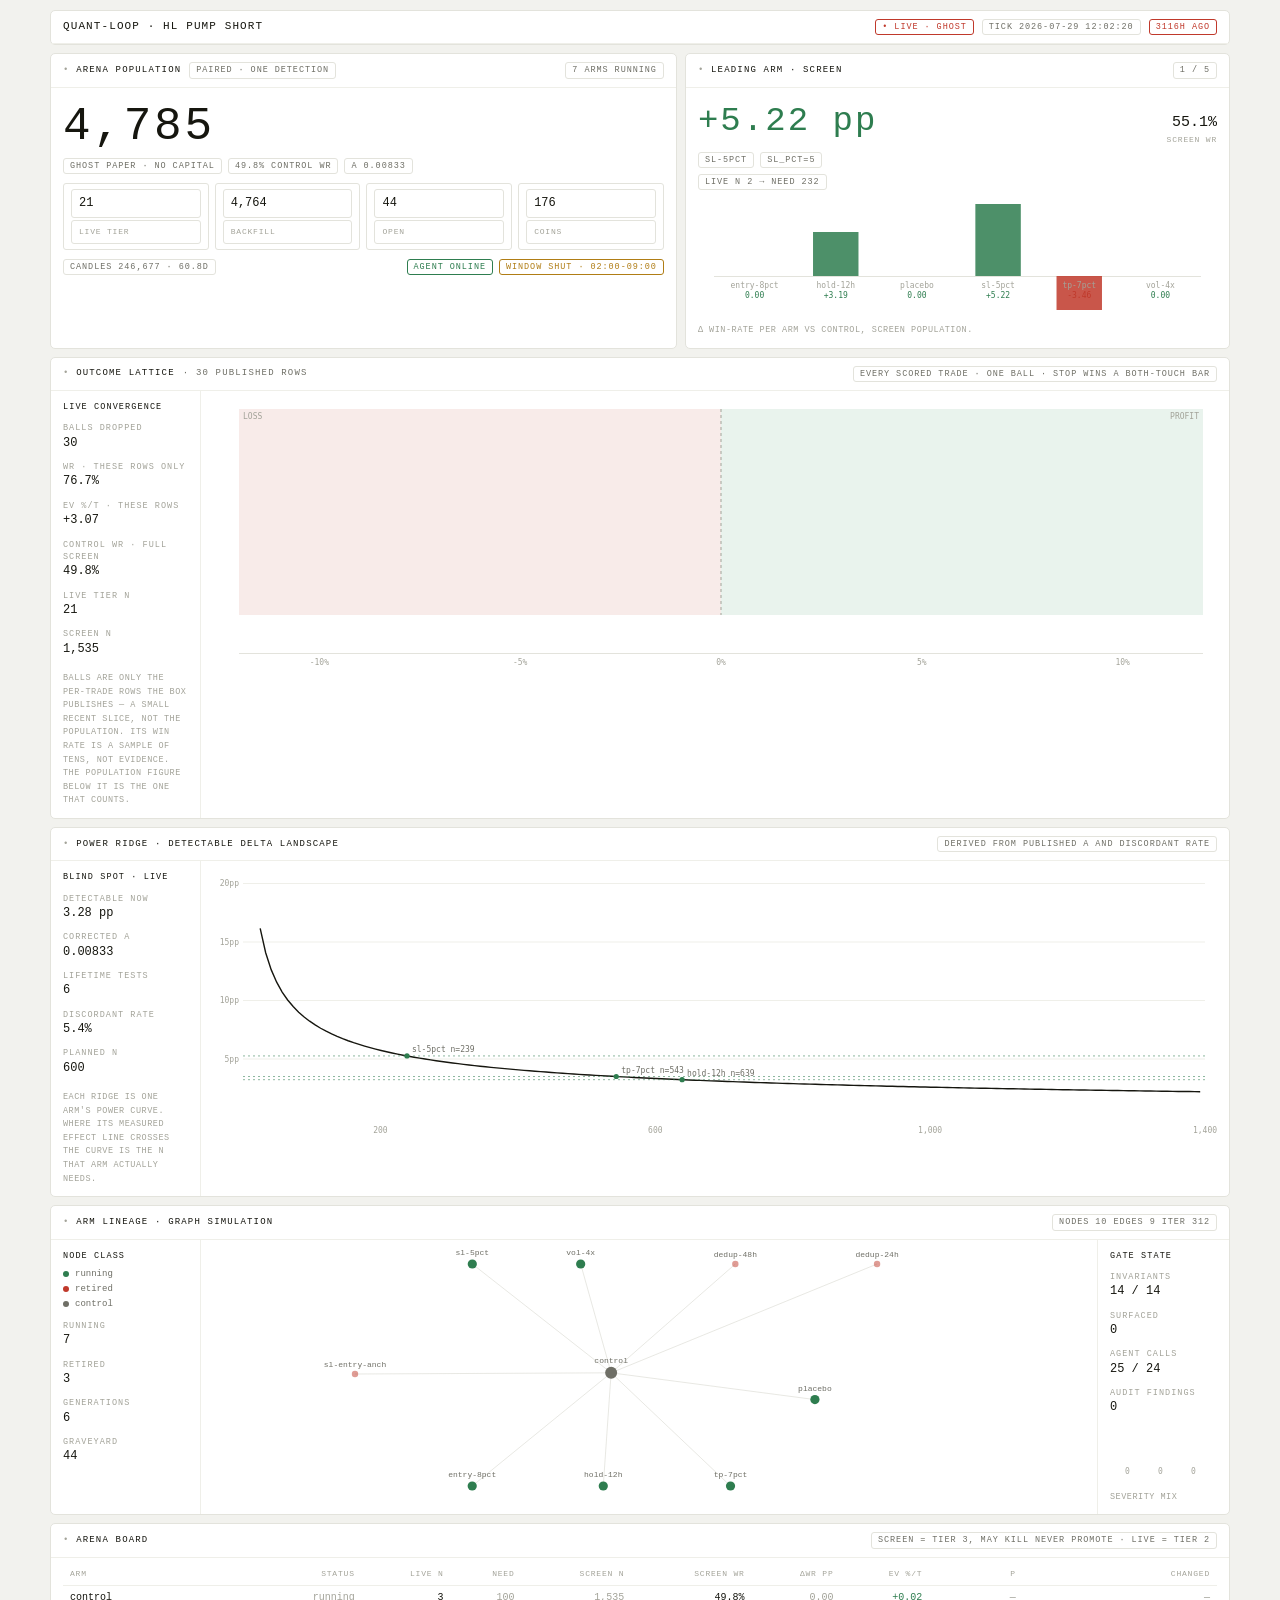
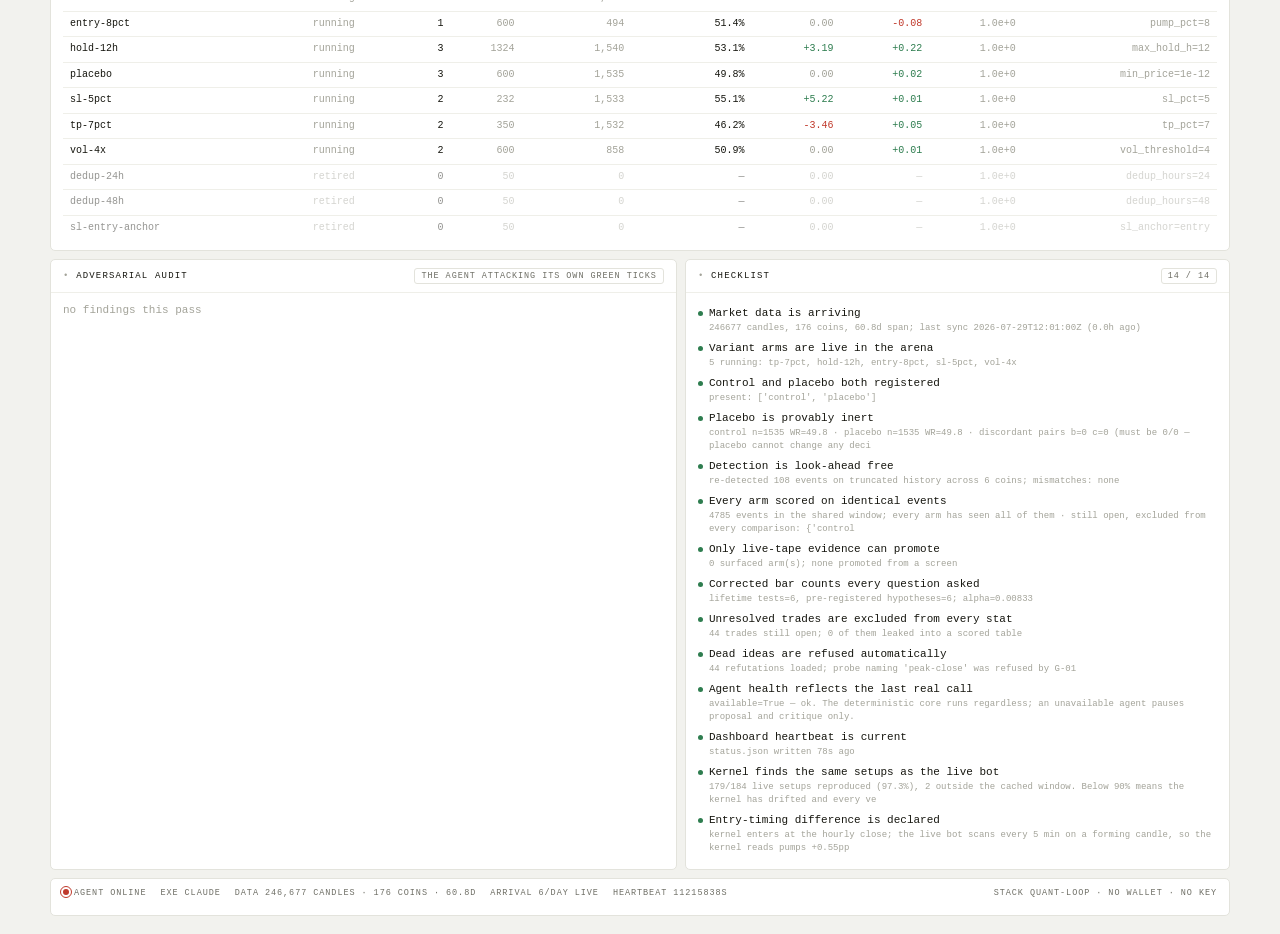
==== commit 72807526: "quant-loop dashboard 2026-07-29T12:02:25Z" ====
--- a/loop/index.html
+++ b/loop/index.html
@@ -491,12 +491,14 @@
   const ag=d.agent||{};
   $("#tAgent").textContent="AGENT "+(ag.ok?"ONLINE":"DOWN");
   $("#tAgent").className="tag "+(ag.ok?"g":"r"); $("#tAgent").title=ag.why||"";
-  const u=d.usage;
-  if(u&&u.session_pct!=null){
-    $("#tUsage").textContent="SESSION "+u.session_pct+"%"+(u.holding_off?" · STAND DOWN":"");
-    $("#tUsage").className="tag "+(u.holding_off?"a":"g");
-    $("#tUsage").title=(u.resets_at?"resets "+u.resets_at:"")+(u.week_pct!=null?" · week "+u.week_pct+"%":"");
-  } else { $("#tUsage").textContent="USAGE · NOT PUBLISHED YET"; $("#tUsage").className="tag"; }
+  /* the agent window: "quiet on purpose" must never look like "down" */
+  const win=b.agent_window;
+  if(win&&win.span){
+    $("#tUsage").textContent=(win.open?"WINDOW OPEN · ":"WINDOW SHUT · ")+win.span;
+    $("#tUsage").className="tag "+(win.open?"g":"a");
+    $("#tUsage").title=win.why||"";
+  } else if(win){ $("#tUsage").textContent="WINDOW · ALWAYS OPEN"; $("#tUsage").className="tag"; }
+  else { $("#tUsage").textContent="WINDOW · NOT PUBLISHED YET"; $("#tUsage").className="tag"; }
 
   /* leading arm */
   const cand=lb.filter(a=>a.arm!=="control"&&a.arm!=="placebo"&&a.status==="running")
